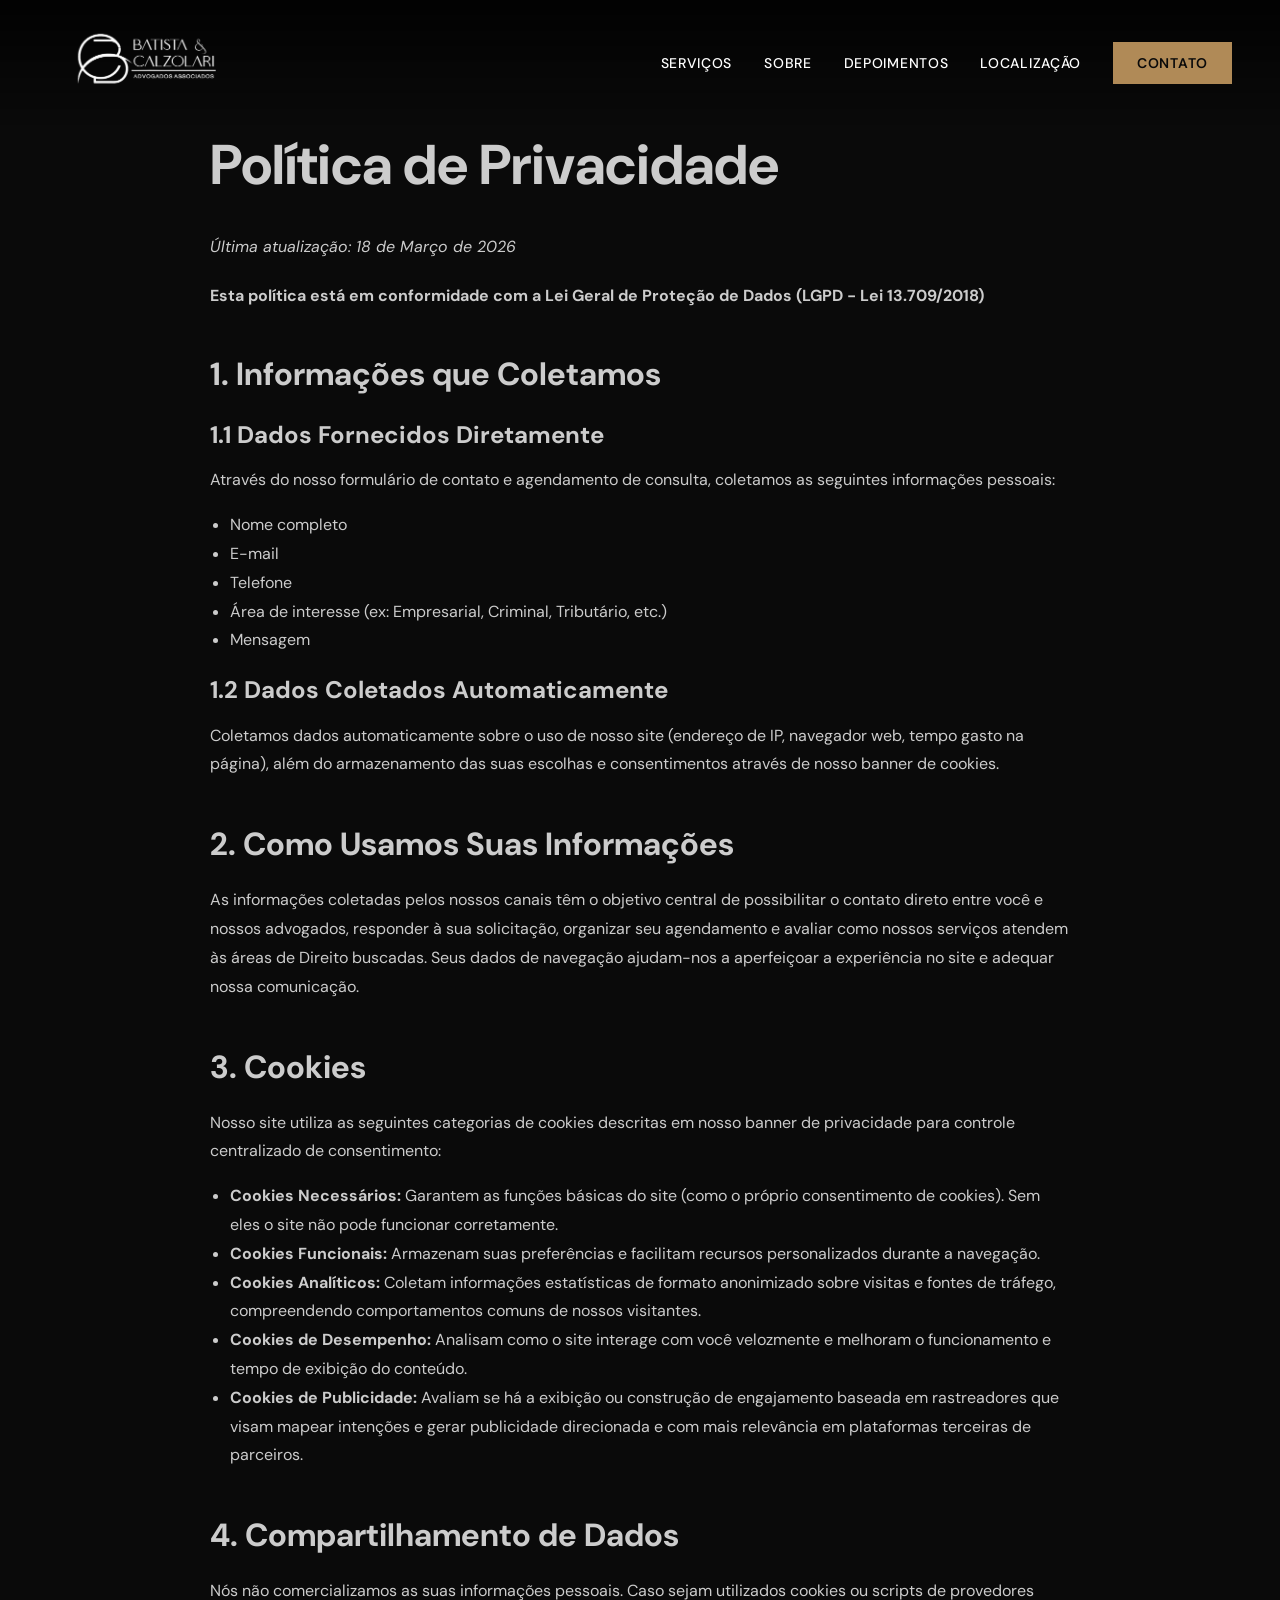
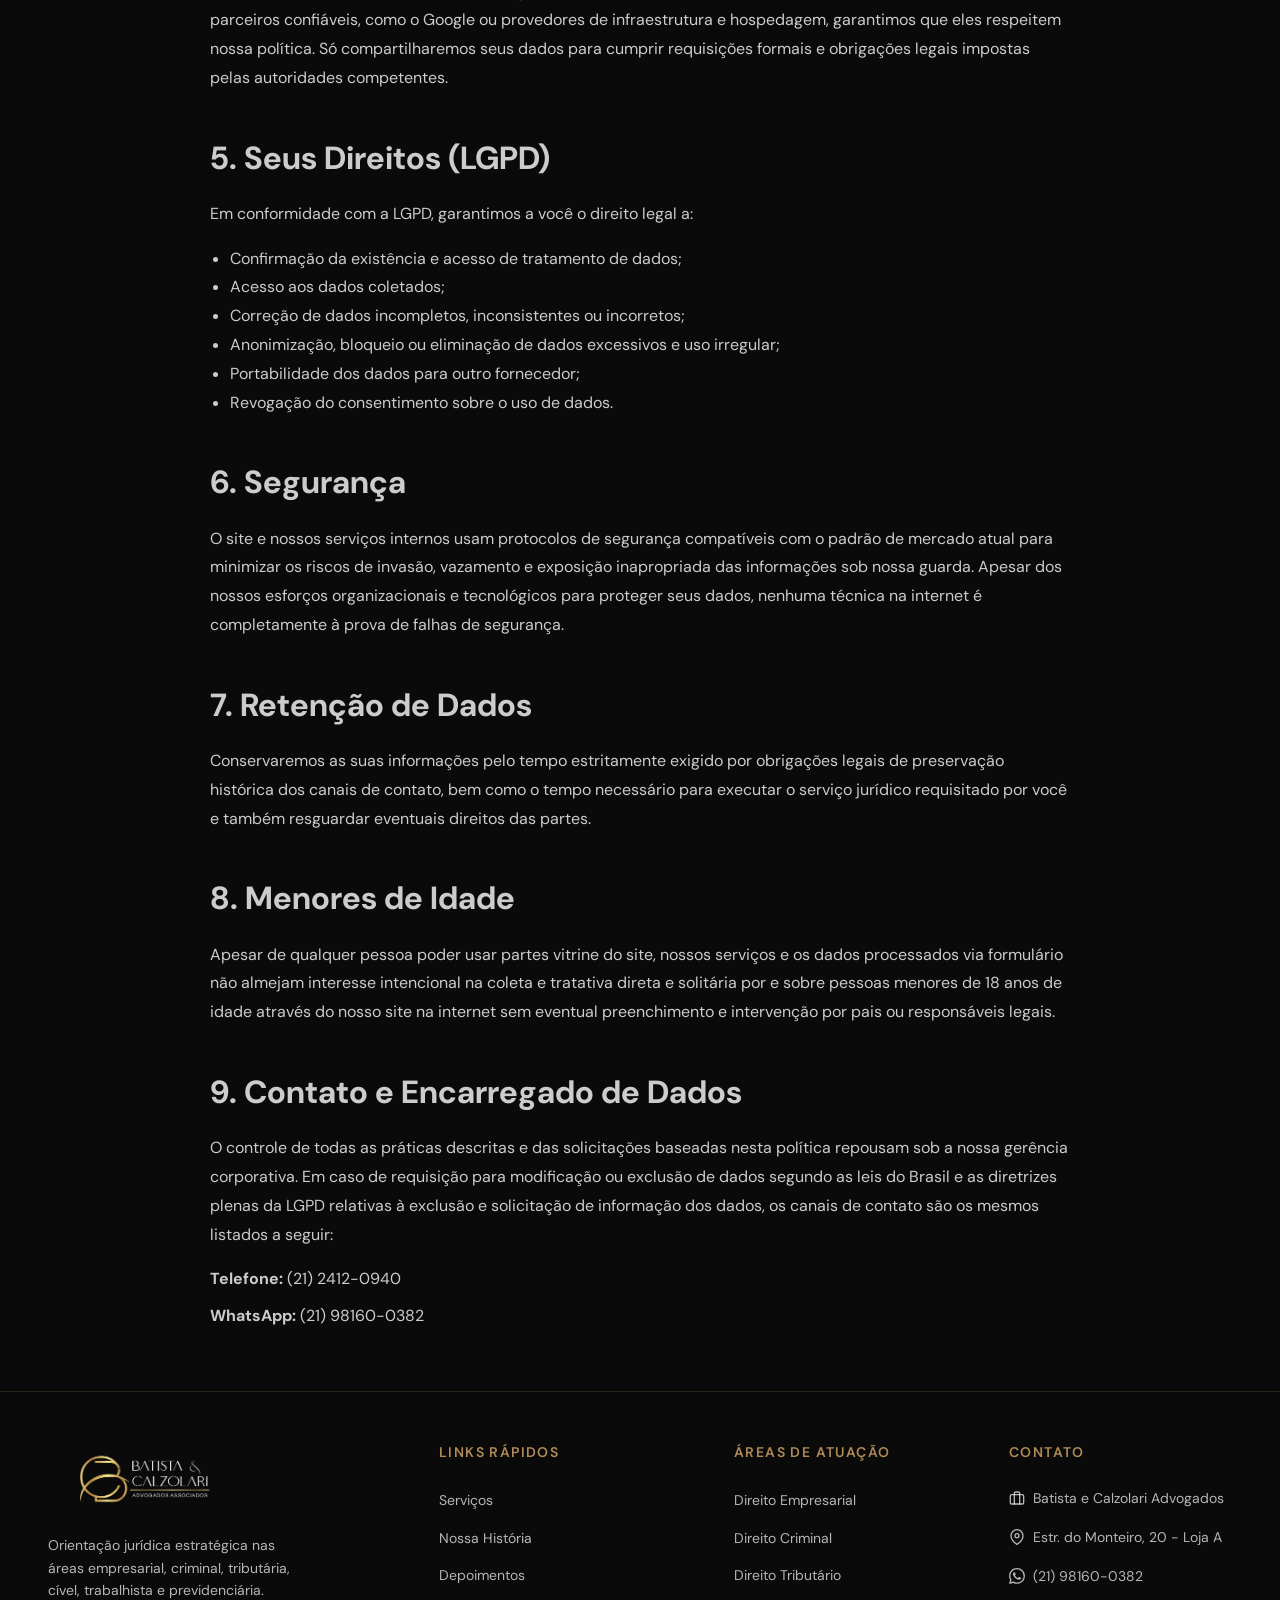
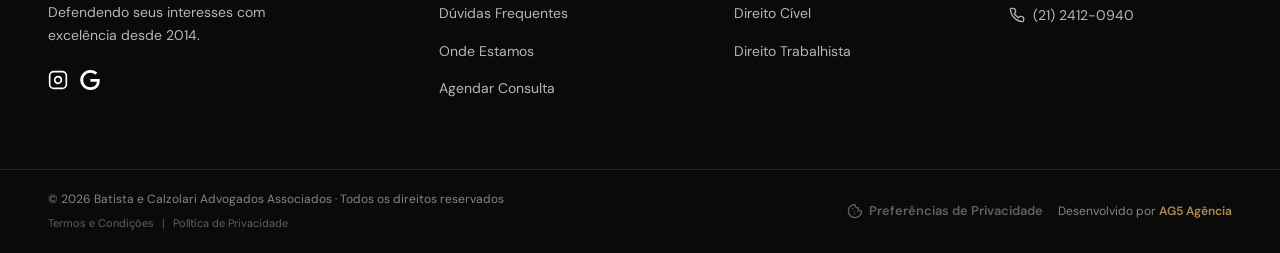
==== politica-de-privacidade.html @ b1e141f4 "feat: initial commit and landing page design" ====
<!DOCTYPE html>
<html lang="pt-BR">
<head>
    <meta charset="UTF-8">
    <meta name="viewport" content="width=device-width, initial-scale=1.0">
    <title>Política de Privacidade - Batista e Calzolari Advogados Associados</title>
    <meta name="description" content="Política de Privacidade de uso de dados do site Batista e Calzolari Advogados Associados.">
    <link rel="icon" type="image/x-icon" href="assets/images/favicon-batistaecalzolari-advocacia-direito+empresarial-direito+trabalhista-em-campo+grande-rio+de+janeiro-rj.ico">
    <link rel="preconnect" href="https://fonts.googleapis.com">
    <link rel="preconnect" href="https://fonts.gstatic.com" crossorigin>
    <link href="https://fonts.googleapis.com/css2?family=Cormorant+Garamond:ital,wght@0,400;0,500;0,600;0,700;1,400;1,500&family=DM+Sans:ital,wght@0,400;0,500;0,600;0,700;1,400&display=swap" rel="stylesheet">
    <link rel="stylesheet" href="style.css">
    <link rel="stylesheet" href="cookie-banner.css">
</head>
<body>
    <nav id="navbar" class="navbar" role="navigation" aria-label="Navegação principal">
        <div class="container navbar-container">
            <a href="index.html" class="navbar-logo" aria-label="Batista e Calzolari Advogados Associados - Página inicial">
                <img src="assets/images/logo-sem-fundo-batistaecalzolari-advocacia-direito+empresarial-direito+trabalhista-em-campo+grande-rio+de+janeiro-rj.webp" alt="Batista e Calzolari Advogados Associados" width="300" height="auto">
            </a>
            <button class="navbar-toggle" aria-label="Abrir menu" aria-expanded="false" aria-controls="navbar-menu">
                <span class="navbar-toggle-line"></span>
                <span class="navbar-toggle-line"></span>
                <span class="navbar-toggle-line"></span>
            </button>
            <ul id="navbar-menu" class="navbar-menu" role="menubar">
                <li role="none"><a href="index.html#servicos" class="navbar-link" role="menuitem">Serviços</a></li>
                <li role="none"><a href="index.html#sobre" class="navbar-link" role="menuitem">Sobre</a></li>
                <li role="none"><a href="index.html#depoimentos" class="navbar-link" role="menuitem">Depoimentos</a></li>
                <li role="none"><a href="index.html#localizacao" class="navbar-link" role="menuitem">Localização</a></li>
                <li role="none"><a href="index.html#contato" class="navbar-link navbar-link-cta" role="menuitem">Contato</a></li>
            </ul>
        </div>
    </nav>

    <main style="max-width: 900px; margin: 120px auto 60px; padding: 0 20px;">
        <h1 style="font-family: var(--font-heading); font-size: clamp(2.5rem, 5vw, 3.5rem); margin-bottom: 24px; color: var(--color-primary-dark);">Política de Privacidade</h1>
        <p style="margin-bottom: 24px;"><em>Última atualização: 18 de Março de 2026</em></p>
        <p style="margin-bottom: 40px;"><strong>Esta política está em conformidade com a Lei Geral de Proteção de Dados (LGPD - Lei 13.709/2018)</strong></p>
        
        <section style="margin-bottom: 40px;">
            <h2 style="font-family: var(--font-heading); font-size: 2rem; margin-bottom: 16px; color: var(--color-primary);">1. Informações que Coletamos</h2>
            <h3 style="font-size: 1.5rem; margin-bottom: 12px; color: var(--color-primary-dark);">1.1 Dados Fornecidos Diretamente</h3>
            <p style="margin-bottom: 16px; line-height: 1.8;">Através do nosso formulário de contato e agendamento de consulta, coletamos as seguintes informações pessoais:</p>
            <ul style="list-style: disc; padding-left: 20px; margin-bottom: 16px; line-height: 1.8;">
                <li>Nome completo</li>
                <li>E-mail</li>
                <li>Telefone</li>
                <li>Área de interesse (ex: Empresarial, Criminal, Tributário, etc.)</li>
                <li>Mensagem</li>
            </ul>
            <h3 style="font-size: 1.5rem; margin-bottom: 12px; color: var(--color-primary-dark);">1.2 Dados Coletados Automaticamente</h3>
            <p style="margin-bottom: 16px; line-height: 1.8;">Coletamos dados automaticamente sobre o uso de nosso site (endereço de IP, navegador web, tempo gasto na página), além do armazenamento das suas escolhas e consentimentos através de nosso banner de cookies.</p>
        </section>
        
        <section style="margin-bottom: 40px;">
            <h2 style="font-family: var(--font-heading); font-size: 2rem; margin-bottom: 16px; color: var(--color-primary);">2. Como Usamos Suas Informações</h2>
            <p style="margin-bottom: 16px; line-height: 1.8;">As informações coletadas pelos nossos canais têm o objetivo central de possibilitar o contato direto entre você e nossos advogados, responder à sua solicitação, organizar seu agendamento e avaliar como nossos serviços atendem às áreas de Direito buscadas. Seus dados de navegação ajudam-nos a aperfeiçoar a experiência no site e adequar nossa comunicação.</p>
        </section>
        
        <section style="margin-bottom: 40px;">
            <h2 style="font-family: var(--font-heading); font-size: 2rem; margin-bottom: 16px; color: var(--color-primary);">3. Cookies</h2>
            <p style="margin-bottom: 16px; line-height: 1.8;">Nosso site utiliza as seguintes categorias de cookies descritas em nosso banner de privacidade para controle centralizado de consentimento:</p>
            <ul style="list-style: disc; padding-left: 20px; margin-bottom: 16px; line-height: 1.8;">
                <li><strong>Cookies Necessários:</strong> Garantem as funções básicas do site (como o próprio consentimento de cookies). Sem eles o site não pode funcionar corretamente.</li>
                <li><strong>Cookies Funcionais:</strong> Armazenam suas preferências e facilitam recursos personalizados durante a navegação.</li>
                <li><strong>Cookies Analíticos:</strong> Coletam informações estatísticas de formato anonimizado sobre visitas e fontes de tráfego, compreendendo comportamentos comuns de nossos visitantes.</li>
                <li><strong>Cookies de Desempenho:</strong> Analisam como o site interage com você velozmente e melhoram o funcionamento e tempo de exibição do conteúdo.</li>
                <li><strong>Cookies de Publicidade:</strong> Avaliam se há a exibição ou construção de engajamento baseada em rastreadores que visam mapear intenções e gerar publicidade direcionada e com mais relevância em plataformas terceiras de parceiros.</li>
            </ul>
        </section>
        
        <section style="margin-bottom: 40px;">
            <h2 style="font-family: var(--font-heading); font-size: 2rem; margin-bottom: 16px; color: var(--color-primary);">4. Compartilhamento de Dados</h2>
            <p style="margin-bottom: 16px; line-height: 1.8;">Nós não comercializamos as suas informações pessoais. Caso sejam utilizados cookies ou scripts de provedores parceiros confiáveis, como o Google ou provedores de infraestrutura e hospedagem, garantimos que eles respeitem nossa política. Só compartilharemos seus dados para cumprir requisições formais e obrigações legais impostas pelas autoridades competentes.</p>
        </section>
        
        <section style="margin-bottom: 40px;">
            <h2 style="font-family: var(--font-heading); font-size: 2rem; margin-bottom: 16px; color: var(--color-primary);">5. Seus Direitos (LGPD)</h2>
            <p style="margin-bottom: 16px; line-height: 1.8;">Em conformidade com a LGPD, garantimos a você o direito legal a:</p>
            <ul style="list-style: disc; padding-left: 20px; margin-bottom: 16px; line-height: 1.8;">
                <li>Confirmação da existência e acesso de tratamento de dados;</li>
                <li>Acesso aos dados coletados;</li>
                <li>Correção de dados incompletos, inconsistentes ou incorretos;</li>
                <li>Anonimização, bloqueio ou eliminação de dados excessivos e uso irregular;</li>
                <li>Portabilidade dos dados para outro fornecedor;</li>
                <li>Revogação do consentimento sobre o uso de dados.</li>
            </ul>
        </section>
        
        <section style="margin-bottom: 40px;">
            <h2 style="font-family: var(--font-heading); font-size: 2rem; margin-bottom: 16px; color: var(--color-primary);">6. Segurança</h2>
            <p style="margin-bottom: 16px; line-height: 1.8;">O site e nossos serviços internos usam protocolos de segurança compatíveis com o padrão de mercado atual para minimizar os riscos de invasão, vazamento e exposição inapropriada das informações sob nossa guarda. Apesar dos nossos esforços organizacionais e tecnológicos para proteger seus dados, nenhuma técnica na internet é completamente à prova de falhas de segurança.</p>
        </section>
        
        <section style="margin-bottom: 40px;">
            <h2 style="font-family: var(--font-heading); font-size: 2rem; margin-bottom: 16px; color: var(--color-primary);">7. Retenção de Dados</h2>
            <p style="margin-bottom: 16px; line-height: 1.8;">Conservaremos as suas informações pelo tempo estritamente exigido por obrigações legais de preservação histórica dos canais de contato, bem como o tempo necessário para executar o serviço jurídico requisitado por você e também resguardar eventuais direitos das partes.</p>
        </section>
        
        <section style="margin-bottom: 40px;">
            <h2 style="font-family: var(--font-heading); font-size: 2rem; margin-bottom: 16px; color: var(--color-primary);">8. Menores de Idade</h2>
            <p style="margin-bottom: 16px; line-height: 1.8;">Apesar de qualquer pessoa poder usar partes vitrine do site, nossos serviços e os dados processados via formulário não almejam interesse intencional na coleta e tratativa direta e solitária por e sobre pessoas menores de 18 anos de idade através do nosso site na internet sem eventual preenchimento e intervenção por pais ou responsáveis legais.</p>
        </section>
        
        <section style="margin-bottom: 40px;">
            <h2 style="font-family: var(--font-heading); font-size: 2rem; margin-bottom: 16px; color: var(--color-primary);">9. Contato e Encarregado de Dados</h2>
            <p style="margin-bottom: 16px; line-height: 1.8;">O controle de todas as práticas descritas e das solicitações baseadas nesta política repousam sob a nossa gerência corporativa. Em caso de requisição para modificação ou exclusão de dados segundo as leis do Brasil e as diretrizes plenas da LGPD relativas à exclusão e solicitação de informação dos dados, os canais de contato são os mesmos listados a seguir:</p>
            <ul style="list-style: none; padding-left: 0; margin-bottom: 16px; line-height: 1.8;">
                <li style="margin-bottom: 8px;"><strong>Telefone:</strong> (21) 2412-0940</li>
                <li style="margin-bottom: 8px;"><strong>WhatsApp:</strong> (21) 98160-0382</li>
            </ul>
        </section>
    </main>

    <footer class="footer">
        <div class="footer-main">
            <div class="footer-container">
                <div class="footer-brand">
                    <a href="index.html" class="footer-logo">
                        <img src="assets/images/logo-sem-fundo-batistaecalzolari-advocacia-direito+empresarial-direito+trabalhista-em-campo+grande-rio+de+janeiro-rj.webp" alt="Batista e Calzolari Advogados Associados">
                    </a>
                    <p class="footer-description">
                        Orientação jurídica estratégica nas áreas empresarial, criminal, tributária, cível, trabalhista e previdenciária. Defendendo seus interesses com excelência desde 2014.
                    </p>
                    <div class="footer-social">
                        <a href="https://www.instagram.com/batecalassociados_advs/" target="_blank" rel="noopener noreferrer" aria-label="Instagram">
                            <svg width="20" height="20" viewBox="0 0 24 24" fill="none" stroke="currentColor" stroke-width="2">
                                <rect x="2" y="2" width="20" height="20" rx="5" ry="5" />
                                <path d="M16 11.37A4 4 0 1 1 12.63 8 4 4 0 0 1 16 11.37z" />
                                <line x1="17.5" y1="6.5" x2="17.51" y2="6.5" />
                            </svg>
                        </a>
                        <a href="https://share.google/AuccaTypCBP7e1IAB" target="_blank" rel="noopener noreferrer" aria-label="Google Business">
                            <svg width="20" height="20" viewBox="0 0 24 24" fill="currentColor">
                                <path d="M12.48 10.92v3.28h7.84c-.24 1.84-.853 3.187-1.787 4.133-1.147 1.147-2.933 2.4-6.053 2.4-4.827 0-8.6-3.893-8.6-8.72s3.773-8.72 8.6-8.72c2.6 0 4.507 1.027 5.907 2.347l2.307-2.307C18.747 1.44 16.133 0 12.48 0 5.867 0 .307 5.387.307 12s5.56 12 12.173 12c3.573 0 6.267-1.187 8.373-3.36 2.16-2.16 2.84-5.213 2.84-7.667 0-.76-.053-1.467-.173-2.053H12.48z"/>
                            </svg>
                        </a>
                    </div>
                </div>

                <div class="footer-links">
                    <h4>Links Rápidos</h4>
                    <ul>
                        <li><a href="index.html#servicos">Serviços</a></li>
                        <li><a href="index.html#sobre">Nossa História</a></li>
                        <li><a href="index.html#depoimentos">Depoimentos</a></li>
                        <li><a href="index.html#faq">Dúvidas Frequentes</a></li>
                        <li><a href="index.html#localizacao">Onde Estamos</a></li>
                        <li><a href="index.html#contato">Agendar Consulta</a></li>
                    </ul>
                </div>

                <div class="footer-links">
                    <h4>Áreas de Atuação</h4>
                    <ul>
                        <li><a href="index.html#servicos">Direito Empresarial</a></li>
                        <li><a href="index.html#servicos">Direito Criminal</a></li>
                        <li><a href="index.html#servicos">Direito Tributário</a></li>
                        <li><a href="index.html#servicos">Direito Cível</a></li>
                        <li><a href="index.html#servicos">Direito Trabalhista</a></li>
                    </ul>
                </div>

                <div class="footer-contact">
                    <h4>Contato</h4>
                    <ul>
                        <li>
                            <a href="https://www.google.com/search?q=Batista+e+Calzolari+Advogados+Associados" target="_blank" rel="noopener noreferrer">
                                <svg width="16" height="16" viewBox="0 0 24 24" fill="none" stroke="currentColor" stroke-width="2" stroke-linecap="round" stroke-linejoin="round">
                                    <rect x="2" y="7" width="20" height="14" rx="2" ry="2"></rect>
                                    <path d="M16 21V5a2 2 0 0 0-2-2h-4a2 2 0 0 0-2 2v16"></path>
                                </svg>
                                Batista e Calzolari Advogados
                            </a>
                        </li>
                        <li>
                            <a href="https://www.google.com/maps/dir//Batista+e+Calzolari+Advogados+Associados+-+Estr.+do+Monteiro,+20+-+Loja+a+-+Campo+Grande,+Rio+de+Janeiro+-+RJ,+23045-830/" target="_blank" rel="noopener noreferrer">
                                <svg width="16" height="16" viewBox="0 0 24 24" fill="none" stroke="currentColor" stroke-width="2">
                                    <path d="M21 10c0 7-9 13-9 13s-9-6-9-13a9 9 0 0 1 18 0z" />
                                    <circle cx="12" cy="10" r="3" />
                                </svg>
                                Estr. do Monteiro, 20 - Loja A
                            </a>
                        </li>
                        <li>
                            <a href="https://wa.me/5521981600382" target="_blank" rel="noopener noreferrer" style="gap: 8px; display: inline-flex; align-items: center;">
                                <svg xmlns="http://www.w3.org/2000/svg" width="16" height="16" viewBox="0 0 16 16" fill="currentColor">
                                    <path d="M13.601 2.326A7.85 7.85 0 0 0 7.994 0C3.627 0 .068 3.558.064 7.926c0 1.399.366 2.76 1.057 3.965L0 16l4.204-1.102a7.9 7.9 0 0 0 3.79.965h.004c4.368 0 7.926-3.558 7.93-7.93A7.9 7.9 0 0 0 13.6 2.326zM7.994 14.521a6.6 6.6 0 0 1-3.356-.92l-.24-.144-2.494.654.666-2.433-.156-.251a6.56 6.56 0 0 1-1.007-3.505c0-3.626 2.957-6.584 6.591-6.584a6.56 6.56 0 0 1 4.66 1.931 6.56 6.56 0 0 1 1.928 4.66c-.004 3.639-2.961 6.592-6.592 6.592m3.615-4.934c-.197-.099-1.17-.578-1.353-.646-.182-.065-.315-.099-.445.099-.133.197-.513.646-.627.775-.114.133-.232.148-.43.05-.197-.1-.836-.308-1.592-.985-.59-.525-.985-1.175-1.103-1.372-.114-.198-.011-.304.088-.403.087-.088.197-.232.296-.346.1-.114.133-.198.198-.33.065-.134.034-.248-.015-.347-.05-.099-.445-1.076-.612-1.47-.16-.389-.323-.335-.445-.34-.114-.007-.247-.007-.38-.007a.73.73 0 0 0-.529.247c-.182.198-.691.677-.691 1.654s.71 1.916.81 2.049c.098.133 1.394 2.132 3.383 2.992.47.205.84.326 1.129.418.475.152.904.129 1.246.08.38-.058 1.171-.48 1.338-.943.164-.464.164-.86.114-.943-.049-.084-.182-.133-.38-.232"/>
                                </svg>
                                (21) 98160-0382
                            </a>
                        </li>
                        <li>
                            <a href="tel:+552124120940" target="_blank" rel="noopener noreferrer" style="gap: 8px; display: inline-flex; align-items: center;">
                                <svg width="16" height="16" viewBox="0 0 24 24" fill="none" stroke="currentColor" stroke-width="2">
                                    <path d="M22 16.92v3a2 2 0 0 1-2.18 2 19.79 19.79 0 0 1-8.63-3.07 19.5 19.5 0 0 1-6-6 19.79 19.79 0 0 1-3.07-8.67A2 2 0 0 1 4.11 2h3a2 2 0 0 1 2 1.72 12.84 12.84 0 0 0 .7 2.81 2 2 0 0 1-.45 2.11L8.09 9.91a16 16 0 0 0 6 6l1.27-1.27a2 2 0 0 1 2.11-.45 12.84 12.84 0 0 0 2.81.7A2 2 0 0 1 22 16.92z"></path>
                                </svg>
                                (21) 2412-0940
                            </a>
                        </li>
                    </ul>
                </div>
            </div>
        </div>

        <div class="footer-bottom">
            <div class="footer-container">
                <div class="footer-credits-left">
                    <p style="margin: 0;">© 2026 Batista e Calzolari Advogados Associados · Todos os direitos reservados</p>
                    <div class="footer-legal-links" style="margin-top: 6px; font-size: 11px; opacity: 0.7;">
                        <a href="termos-e-condicoes.html" style="text-decoration: none; color: inherit;">Termos e Condições</a>
                        <span style="margin: 0 8px;">|</span>
                        <a href="politica-de-privacidade.html" style="text-decoration: none; color: inherit;">Política de Privacidade</a>
                    </div>
                </div>
                <p class="footer-credits-right" style="display: flex; gap: 15px; align-items: center; flex-wrap: wrap; justify-content: flex-end; margin: 0;">
                    <a href="#" id="ck-prefs-link" style="text-decoration:none; color:inherit; display:inline-flex; align-items:center; gap:6px; font-size:0.8rem; opacity:0.7;">
                        <svg width="16" height="16" viewBox="0 0 24 24" fill="none" stroke="currentColor" stroke-width="2" stroke-linecap="round" stroke-linejoin="round">
                            <path d="M12 2a10 10 0 1 0 10 10 4 4 0 0 1-5-5 4 4 0 0 1-5-5"></path>
                            <path d="M8.5 8.5v.01"></path>
                            <path d="M16 12.5v.01"></path>
                            <path d="M12 16v.01"></path>
                            <path d="M11 12.5v.01"></path>
                        </svg>
                        Preferências de Privacidade
                    </a>
                    <span>Desenvolvido por <a href="https://www.ag5agencia.com.br" target="_blank" style="text-decoration: none; color: var(--color-gold);">AG5 Agência</a></span>
                </p>
            </div>
        </div>
    </footer>

    <script src="script.js"></script>
    <script src="cookie-banner.js"></script>
</body>
</html>
---- style.css ----
/* ========================================
   BATISTA E CALZOLARI ADVOGADOS
   Editorial Jurídico Premium - Preto & Dourado
   ======================================== */

/* CSS Variables */
:root {
    /* Paleta de cores - Preto & Dourado */
    --color-black: #0A0A0A;
    --color-black-light: #141414;
    --color-black-lighter: #1A1A1A;
    --color-gold: #B08A57;
    --color-gold-light: #C9A961;
    --color-gold-dark: #8B6F46;
    --color-white: #FFFFFF;
    --color-cream: #F5F0E8;
    --color-gray: #888888;
    --color-gray-light: #CCCCCC;

    /* Tipografia */
    --font-serif: 'Cormorant Garamond', Georgia, serif;
    --font-sans: 'DM Sans', -apple-system, BlinkMacSystemFont, sans-serif;

    /* Tamanhos de fonte */
    --text-xs: 0.75rem;
    --text-sm: 0.875rem;
    --text-base: 1rem;
    --text-lg: 1.125rem;
    --text-xl: 1.25rem;
    --text-2xl: 1.5rem;
    --text-3xl: 1.875rem;
    --text-4xl: 2.25rem;
    --text-5xl: 3rem;
    --text-6xl: 3.75rem;
    --text-7xl: 4.5rem;
    --text-8xl: 6rem;
    --text-9xl: 8rem;

    /* Espaçamento */
    --space-1: 0.25rem;
    --space-2: 0.5rem;
    --space-3: 0.75rem;
    --space-4: 1rem;
    --space-5: 1.25rem;
    --space-6: 1.5rem;
    --space-8: 2rem;
    --space-10: 2.5rem;
    --space-12: 3rem;
    --space-16: 4rem;
    --space-20: 5rem;
    --space-24: 6rem;
    --space-32: 8rem;

    /* Container */
    --container-max: 1280px;
    --container-padding: 1.5rem;

    /* Transições */
    --transition-fast: 150ms ease;
    --transition-base: 300ms ease;
    --transition-slow: 500ms ease;
    --transition-reveal: 900ms cubic-bezier(.77, 0, .18, 1);

    /* Z-index */
    --z-navbar: 1000;
    --z-modal: 1100;
}

/* Reset e base */
*,
*::before,
*::after {
    box-sizing: border-box;
    margin: 0;
    padding: 0;
}

html {
    scroll-behavior: smooth;
    font-size: 16px;
}

body {
    font-family: var(--font-sans);
    font-size: var(--text-base);
    line-height: 1.6;
    color: var(--color-gray-light);
    background-color: var(--color-black);
    -webkit-font-smoothing: antialiased;
    -moz-osx-font-smoothing: grayscale;
}

img {
    max-width: 100%;
    height: auto;
    display: block;
}

a {
    color: inherit;
    text-decoration: none;
}

ul,
ol {
    list-style: none;
}

button {
    font-family: inherit;
    cursor: pointer;
    border: none;
    background: none;
}

/* Utilitários */
.container {
    width: 100%;
    max-width: var(--container-max);
    margin: 0 auto;
    padding: 0 var(--container-padding);
}

/* Tipografia */
.section-label {
    display: block;
    font-family: var(--font-sans);
    font-size: var(--text-xs);
    font-weight: 600;
    text-transform: uppercase;
    letter-spacing: 0.25em;
    color: var(--color-gold);
    margin-bottom: var(--space-4);
}

.section-title {
    font-family: var(--font-serif);
    font-size: var(--text-3xl);
    font-weight: 600;
    line-height: 1.15;
    color: var(--color-white);
    margin-bottom: var(--space-6);
}

.section-text {
    font-size: var(--text-lg);
    line-height: 1.8;
    color: var(--color-gray);
}

.divisor-line {
    width: 60px;
    height: 1px;
    background-color: var(--color-gold);
    margin-bottom: var(--space-6);
}

/* Botões */
.btn {
    display: inline-flex;
    align-items: center;
    justify-content: center;
    gap: var(--space-2);
    font-family: var(--font-sans);
    font-size: var(--text-sm);
    font-weight: 500;
    text-transform: uppercase;
    letter-spacing: 0.15em;
    padding: var(--space-4) var(--space-8);
    transition: all var(--transition-base);
    position: relative;
    overflow: hidden;
}

.btn-primary {
    background-color: var(--color-gold);
    color: var(--color-black);
    border: 1px solid var(--color-gold);
}

.btn-primary:hover {
    background-color: var(--color-gold-light);
    border-color: var(--color-gold-light);
    transform: translateY(-2px);
}

.btn-outline {
    background-color: transparent;
    color: var(--color-white);
    border: 1px solid var(--color-gold);
}

.btn-outline:hover {
    background-color: var(--color-gold);
    color: var(--color-black);
}

.btn-text {
    background-color: transparent;
    color: var(--color-white);
    padding-left: 0;
    padding-right: 0;
    border-bottom: 1px solid transparent;
}

.btn-text:hover {
    border-bottom-color: var(--color-gold);
    color: var(--color-gold);
}

.btn-sm {
    padding: var(--space-3) var(--space-5);
    font-size: var(--text-xs);
}

.btn-full {
    width: 100%;
}

/* Navbar */
.navbar {
    position: fixed;
    top: 0;
    left: 0;
    right: 0;
    z-index: var(--z-navbar);
    padding: var(--space-5) 0;
    transition: all var(--transition-base);
    background: linear-gradient(to bottom, rgba(0, 0, 0, 0.8) 0%, transparent 100%);
}

.navbar.scrolled {
    background-color: var(--color-black);
    box-shadow: 0 2px 20px rgba(0, 0, 0, 0.5);
    padding: var(--space-3) 0;
}

.navbar-container {
    display: flex;
    align-items: center;
    justify-content: space-between;
}

.navbar-logo img {
    height: 85px;
    width: auto;
    filter: brightness(0) invert(1);
    transition: height var(--transition-base), transform var(--transition-base);
    transform: scale(1.6);
    transform-origin: left center;
}

.navbar.scrolled .navbar-logo img {
    height: 70px;
    transform: scale(1.6);
}

.navbar-toggle {
    display: flex;
    flex-direction: column;
    gap: 5px;
    padding: var(--space-2);
    z-index: calc(var(--z-navbar) + 1);
}

.navbar-toggle-line {
    width: 24px;
    height: 2px;
    background-color: var(--color-white);
    transition: all var(--transition-base);
}

.navbar-toggle[aria-expanded="true"] .navbar-toggle-line:nth-child(1) {
    transform: rotate(45deg) translate(5px, 5px);
}

.navbar-toggle[aria-expanded="true"] .navbar-toggle-line:nth-child(2) {
    opacity: 0;
}

.navbar-toggle[aria-expanded="true"] .navbar-toggle-line:nth-child(3) {
    transform: rotate(-45deg) translate(5px, -5px);
}

/* Drawer overlay */
.drawer-overlay {
    display: none;
    position: fixed;
    inset: 0;
    background: rgba(0, 0, 0, 0.6);
    z-index: 998;
    opacity: 0;
    transition: opacity var(--transition-slow);
}

.drawer-overlay.active {
    display: block;
    opacity: 1;
}

/* Drawer menu */
.navbar-menu {
    position: fixed;
    top: 0;
    right: -320px;
    width: 300px;
    max-width: 85vw;
    height: 100vh;
    background-color: var(--color-black);
    border-left: 1px solid rgba(176, 138, 87, 0.2);
    display: flex;
    flex-direction: column;
    z-index: 999;
    transition: right var(--transition-slow);
    overflow-y: auto;
}

.navbar-menu.active {
    right: 0;
}

/* Drawer header with logo + close */
.drawer-header {
    display: flex;
    align-items: center;
    justify-content: space-between;
    padding: var(--space-6) var(--space-8);
    border-bottom: 1px solid rgba(176, 138, 87, 0.15);
}

.drawer-logo img {
    display: block;
    max-width: 140px;
    height: auto;
}

.drawer-close {
    background: none;
    border: none;
    color: rgba(255, 255, 255, 0.6);
    cursor: pointer;
    padding: var(--space-2);
    display: flex;
    align-items: center;
    justify-content: center;
    transition: color var(--transition-base);
    flex-shrink: 0;
}

.drawer-close:hover {
    color: var(--color-gold);
}

/* Drawer nav list */
.drawer-nav {
    list-style: none;
    padding: var(--space-8) 0;
    margin: 0;
    display: flex;
    flex-direction: column;
    flex: 1;
}

.drawer-nav li {
    border-bottom: 1px solid rgba(255, 255, 255, 0.06);
}

.drawer-nav .navbar-link {
    display: block;
    padding: var(--space-5) var(--space-8);
    font-family: var(--font-serif);
    font-size: var(--text-xl);
    font-weight: 400;
    opacity: 0.75;
    letter-spacing: 0.02em;
    transition: all var(--transition-base);
}

.drawer-nav .navbar-link:hover {
    opacity: 1;
    color: var(--color-gold);
    padding-left: calc(var(--space-8) + 6px);
}

.drawer-nav .navbar-link::after {
    display: none;
}

.drawer-nav .navbar-link-cta {
    margin: var(--space-6) var(--space-8) 0;
    padding: var(--space-4) var(--space-6);
    text-align: center;
    opacity: 1;
    font-family: var(--font-sans);
    font-size: var(--text-sm);
    text-transform: uppercase;
    letter-spacing: 0.1em;
}

.drawer-nav .navbar-link-cta:hover {
    padding-left: var(--space-6);
}

.navbar-link {
    font-family: var(--font-serif);
    font-size: var(--text-2xl);
    font-weight: 500;
    color: var(--color-white);
    position: relative;
}

.navbar-link::after {
    content: '';
    position: absolute;
    bottom: -4px;
    left: 50%;
    width: 0;
    height: 1px;
    background-color: var(--color-gold);
    transition: all var(--transition-base);
    transform: translateX(-50%);
}

.navbar-link:hover::after {
    width: 100%;
}

.navbar-link:hover {
    color: var(--color-gold);
}

.navbar-link-cta {
    background-color: var(--color-gold);
    color: var(--color-black);
    padding: var(--space-3) var(--space-6);
    font-family: var(--font-sans);
    font-size: var(--text-sm);
    text-transform: uppercase;
    letter-spacing: 0.1em;
    font-weight: 600;
}

.navbar-link-cta::after {
    display: none;
}

.navbar-link-cta:hover {
    background-color: var(--color-gold-light);
    color: var(--color-black);
}

/* Hero - Fullscreen com imagem de fundo */
.hero {
    min-height: 100vh;
    display: flex;
    align-items: center;
    justify-content: center;
    position: relative;
    overflow: hidden;
    background-color: var(--color-black);
}

.hero-bg {
    position: absolute;
    top: 0;
    left: 0;
    width: 100%;
    height: 100%;
    z-index: 0;
}

.hero-bg img {
    width: 100%;
    height: 100%;
    object-fit: cover;
    opacity: 0;
    transform: scale(1.1);
}

.hero-bg img.animate {
    animation: heroImageScale 1500ms ease-out forwards;
}

@keyframes heroImageScale {
    to {
        opacity: 1;
        transform: scale(1);
    }
}

.hero-overlay {
    position: absolute;
    top: 0;
    left: 0;
    width: 100%;
    height: 100%;
    background-color: rgba(0, 0, 0, 0.8);
    z-index: 1;
}

.hero-container {
    position: relative;
    z-index: 2;
    text-align: center;
    padding-top: 80px;
}

.hero-content {
    max-width: 900px;
    margin: 0 auto;
}

.hero-line {
    width: 0;
    height: 1px;
    background-color: var(--color-gold);
    margin: 0 auto var(--space-8);
}

.hero-line.animate {
    animation: lineExpandCenter 1000ms ease forwards;
}

@keyframes lineExpandCenter {
    to {
        width: 80px;
    }
}

.hero-label {
    display: block;
    font-family: var(--font-sans);
    font-size: var(--text-xs);
    font-weight: 600;
    text-transform: uppercase;
    letter-spacing: 0.3em;
    color: var(--color-gold);
    margin-bottom: var(--space-6);
    opacity: 0;
    transform: translateY(20px);
}

.hero-label.animate {
    animation: fadeUp 800ms ease forwards;
}

.hero-title {
    font-family: var(--font-serif);
    font-size: clamp(2.5rem, 8vw, 5.5rem);
    font-weight: 600;
    line-height: 1.05;
    color: var(--color-white);
    margin-bottom: var(--space-6);
}

.hero-title-line {
    display: block;
    opacity: 0;
    transform: translateY(40px);
}

.hero-title-line.animate {
    animation: fadeUp 900ms ease forwards;
}

.hero-title-line:nth-child(2).animate {
    animation-delay: 150ms;
}

.hero-title-line:nth-child(3).animate {
    animation-delay: 300ms;
}

@keyframes fadeUp {
    to {
        opacity: 1;
        transform: translateY(0);
    }
}

.hero-title-line-accent {
    background: linear-gradient(110deg, var(--color-gold-dark) 0%, var(--color-gold-light) 30%, #FFFAEA 50%, var(--color-gold-light) 70%, var(--color-gold-dark) 100%);
    -webkit-background-clip: text;
    background-clip: text;
    color: transparent;
    -webkit-text-fill-color: transparent;
    font-style: italic;
    text-shadow: 0 4px 15px rgba(201, 169, 97, 0.2);
}

.hero-subtitle {
    font-size: var(--text-lg);
    line-height: 1.8;
    color: var(--color-gray);
    margin: 0 auto var(--space-10);
    max-width: 600px;
    opacity: 0;
    transform: translateY(30px);
}

.hero-subtitle.animate {
    animation: fadeUp 800ms ease 400ms forwards;
    color: #e6d6d6;
}

.hero-cta {
    display: flex;
    flex-direction: column;
    gap: var(--space-4);
    align-items: center;
    opacity: 0;
    transform: translateY(30px);
}

.hero-cta.animate {
    animation: fadeUp 800ms ease 600ms forwards;
}

.hero-scroll {
    position: absolute;
    bottom: var(--space-8);
    left: 50%;
    transform: translateX(-50%);
    z-index: 2;
    display: flex;
    flex-direction: column;
    align-items: center;
    gap: var(--space-2);
    opacity: 0;
}

.hero-scroll.animate {
    animation: fadeIn 800ms ease 1000ms forwards;
}

@keyframes fadeIn {
    to {
        opacity: 1;
    }
}

.hero-scroll-text {
    font-size: var(--text-xs);
    text-transform: uppercase;
    letter-spacing: 0.2em;
    color: var(--color-gray);
}

.hero-scroll-line {
    width: 1px;
    height: 60px;
    background: linear-gradient(to bottom, var(--color-gold), transparent);
    animation: scrollBounce 2s ease-in-out infinite;
}

@keyframes scrollBounce {

    0%,
    100% {
        transform: scaleY(1);
        opacity: 1;
    }

    50% {
        transform: scaleY(0.5);
        opacity: 0.5;
    }
}

/* Dor e Solução */
.dor-solucao {
    padding: var(--space-24) 0;
    background-color: var(--color-black);
    position: relative;
}

.dor-solucao::before {
    content: '';
    position: absolute;
    top: 0;
    left: 0;
    right: 0;
    height: 1px;
    background: linear-gradient(to right, transparent, var(--color-gold), transparent);
    opacity: 0.3;
}

.dor-solucao-grid {
    display: grid;
    grid-template-columns: 1fr;
    gap: var(--space-12);
    margin-bottom: var(--space-16);
}

.dor-solucao-content {
    max-width: 600px;
}

.dor-solucao-image {
    position: relative;
}

.dor-solucao-image img {
    width: 100%;
    height: 350px;
    object-fit: cover;
    filter: grayscale(30%);
}

.dor-solucao-image::before {
    content: '';
    position: absolute;
    top: var(--space-4);
    left: var(--space-4);
    right: calc(var(--space-4) * -1);
    bottom: calc(var(--space-4) * -1);
    border: 1px solid var(--color-gold);
    z-index: -1;
    opacity: 0.5;
}

.solucao-box {
    background: linear-gradient(135deg, var(--color-black-light) 0%, var(--color-black-lighter) 100%);
    padding: var(--space-10) var(--space-6);
    position: relative;
    border: 1px solid rgba(176, 138, 87, 0.2);
}

.solucao-grid {
    display: grid;
    grid-template-columns: 1fr;
    gap: var(--space-8);
}

.solucao-image img {
    width: 100%;
    height: 100%;
    min-height: 250px;
    object-fit: cover;
    border: 1px solid rgba(176, 138, 87, 0.2);
}

.solucao-box::before {
    content: '';
    position: absolute;
    top: 0;
    left: 0;
    width: 100%;
    height: 3px;
    background: linear-gradient(to right, var(--color-gold), transparent);
}

.solucao-label {
    display: block;
    font-size: var(--text-xs);
    font-weight: 600;
    text-transform: uppercase;
    letter-spacing: 0.25em;
    color: var(--color-gold);
    margin-bottom: var(--space-4);
}

.solucao-title {
    font-family: var(--font-serif);
    font-size: var(--text-2xl);
    font-weight: 600;
    color: var(--color-white);
    margin-bottom: var(--space-4);
}

.solucao-text {
    color: var(--color-gray);
    line-height: 1.8;
}

/* Serviços - Novo Design Premium */
.servicos {
    padding: var(--space-24) 0;
    background-color: var(--color-black);
    position: relative;
    overflow: hidden;
}

.servicos::before {
    content: '';
    position: absolute;
    top: 0;
    left: 0;
    right: 0;
    height: 1px;
    background: linear-gradient(to right, transparent, var(--color-gold), transparent);
    opacity: 0.3;
}

/* Background pattern sutil */
.servicos::after {
    content: '';
    position: absolute;
    top: 0;
    left: 0;
    right: 0;
    bottom: 0;
    background-image:
        radial-gradient(circle at 20% 50%, rgba(176, 138, 87, 0.03) 0%, transparent 50%),
        radial-gradient(circle at 80% 80%, rgba(176, 138, 87, 0.02) 0%, transparent 40%);
    pointer-events: none;
}

.servicos-header {
    margin-bottom: var(--space-16);
    text-align: center;
    position: relative;
    z-index: 1;
}

.servicos-header .divisor-line {
    margin: 0 auto var(--space-6);
}

.servicos-intro {
    max-width: 700px;
    margin: 0 auto var(--space-12);
    text-align: center;
    color: var(--color-gray);
    font-size: var(--text-lg);
    line-height: 1.8;
}

/* Grid de Serviços */
.servicos-grid {
    display: grid;
    grid-template-columns: 1fr;
    gap: var(--space-6);
    position: relative;
    z-index: 1;
}

/* Card de Serviço */
.servico-card {
    position: relative;
    background: linear-gradient(145deg, var(--color-black-light) 0%, rgba(20, 20, 20, 0.8) 100%);
    border: 1px solid rgba(176, 138, 87, 0.15);
    padding: var(--space-8) var(--space-6);
    transition: all 0.4s cubic-bezier(0.4, 0, 0.2, 1);
    overflow: hidden;
    opacity: 0;
    transform: translateY(30px);
}

.servico-card::before {
    content: '';
    position: absolute;
    top: 0;
    left: 0;
    width: 100%;
    height: 2px;
    background: linear-gradient(to right, transparent, var(--color-gold), transparent);
    transform: scaleX(0);
    transition: transform 0.6s ease;
}

.servico-card::after {
    content: '';
    position: absolute;
    inset: 0;
    background: radial-gradient(600px circle at var(--mouse-x, 50%) var(--mouse-y, 50%), rgba(176, 138, 87, 0.06), transparent 40%);
    opacity: 0;
    transition: opacity 0.3s;
    pointer-events: none;
}

.servico-card:hover {
    border-color: rgba(176, 138, 87, 0.4);
    transform: translateY(-8px);
    box-shadow: 0 20px 40px rgba(0, 0, 0, 0.4), 0 0 30px rgba(176, 138, 87, 0.1);
}

.servico-card:hover::before {
    transform: scaleX(1);
}

.servico-card:hover::after {
    opacity: 1;
}

.servico-card.animate {
    animation: cardFadeUp 0.7s cubic-bezier(0.4, 0, 0.2, 1) forwards;
}

@keyframes cardFadeUp {
    to {
        opacity: 1;
        transform: translateY(0);
    }
}

/* Número do card */
.servico-card-numero {
    position: absolute;
    top: var(--space-4);
    right: var(--space-4);
    font-family: var(--font-serif);
    font-size: var(--text-5xl);
    font-weight: 300;
    color: var(--color-gold);
    opacity: 0.1;
    line-height: 1;
    transition: all 0.4s ease;
}

.servico-card:hover .servico-card-numero {
    opacity: 0.2;
    transform: scale(1.1);
}

/* Ícone do card */
.servico-card-icon {
    width: 56px;
    height: 56px;
    display: flex;
    align-items: center;
    justify-content: center;
    border: 1px solid rgba(176, 138, 87, 0.3);
    margin-bottom: var(--space-6);
    transition: all 0.4s ease;
    position: relative;
}

.servico-card-icon::before {
    content: '';
    position: absolute;
    inset: 0;
    background: var(--color-gold);
    transform: scale(0);
    transition: transform 0.4s ease;
}

.servico-card:hover .servico-card-icon {
    border-color: var(--color-gold);
}

.servico-card:hover .servico-card-icon::before {
    transform: scale(1);
}

.servico-card-icon svg {
    width: 24px;
    height: 24px;
    stroke: var(--color-gold);
    transition: all 0.4s ease;
    position: relative;
    z-index: 1;
}

.servico-card:hover .servico-card-icon svg {
    stroke: var(--color-black);
}

/* Título do card */
.servico-card-title {
    font-family: var(--font-serif);
    font-size: var(--text-2xl);
    font-weight: 600;
    color: var(--color-white);
    margin-bottom: var(--space-4);
    transition: color 0.3s ease;
}

.servico-card:hover .servico-card-title {
    color: var(--color-gold);
}

/* Descrição do card */
.servico-card-desc {
    font-size: var(--text-base);
    line-height: 1.7;
    color: var(--color-gray);
    margin-bottom: var(--space-6);
}

/* Lista de itens */
.servico-card-list {
    display: flex;
    flex-direction: column;
    gap: var(--space-2);
}

.servico-card-list li {
    display: flex;
    align-items: flex-start;
    gap: var(--space-3);
    font-size: var(--text-sm);
    color: var(--color-gray);
    line-height: 1.6;
}

.servico-card-list li::before {
    content: '';
    width: 6px;
    height: 6px;
    background: var(--color-gold);
    border-radius: 50%;
    margin-top: 0.5em;
    flex-shrink: 0;
    opacity: 0.7;
}

/* Link "Saiba mais" */
.servico-card-link {
    display: inline-flex;
    align-items: center;
    gap: var(--space-2);
    margin-top: var(--space-6);
    font-size: var(--text-sm);
    font-weight: 500;
    text-transform: uppercase;
    letter-spacing: 0.1em;
    color: var(--color-gold);
    text-decoration: none;
    transition: all 0.3s ease;
    cursor: pointer;
}

.servico-card-link svg {
    width: 16px;
    height: 16px;
    transition: transform 0.3s ease;
}

.servico-card:hover .servico-card-link svg {
    transform: translateX(4px);
}

/* Modal/Overlay para detalhes (opcional) */
.servico-overlay {
    position: fixed;
    inset: 0;
    background: rgba(10, 10, 10, 0.95);
    z-index: 2000;
    display: flex;
    align-items: center;
    justify-content: center;
    padding: var(--space-6);
    opacity: 0;
    visibility: hidden;
    transition: all 0.4s ease;
}

.servico-overlay.active {
    opacity: 1;
    visibility: visible;
}

.servico-modal {
    background: var(--color-black-light);
    border: 1px solid rgba(176, 138, 87, 0.3);
    max-width: 600px;
    width: 100%;
    max-height: 80vh;
    overflow-y: auto;
    padding: var(--space-8);
    position: relative;
    transform: translateY(30px);
    transition: transform 0.4s ease;
}

.servico-overlay.active .servico-modal {
    transform: translateY(0);
}

.servico-modal-close {
    position: absolute;
    top: var(--space-4);
    right: var(--space-4);
    width: 40px;
    height: 40px;
    display: flex;
    align-items: center;
    justify-content: center;
    border: 1px solid rgba(176, 138, 87, 0.3);
    color: var(--color-white);
    transition: all 0.3s ease;
}

.servico-modal-close:hover {
    background: var(--color-gold);
    border-color: var(--color-gold);
    color: var(--color-black);
}

/* Institucional */
.institucional {
    padding: var(--space-24) 0;
    background-color: var(--color-black);
    position: relative;
}

.institucional::before {
    content: '';
    position: absolute;
    top: 0;
    left: 0;
    right: 0;
    height: 1px;
    background: linear-gradient(to right, transparent, var(--color-gold), transparent);
    opacity: 0.3;
}

.institucional-grid {
    display: grid;
    grid-template-columns: 1fr;
    gap: var(--space-12);
}

.institucional-images {
    display: grid;
    grid-template-columns: 1fr 1fr;
    gap: var(--space-4);
    position: relative;
}

.institucional-img {
    width: 100%;
    object-fit: cover;
    filter: grayscale(40%);
}

.institucional-img-1 {
    height: 350px;
    margin-top: var(--space-8);
}

.institucional-img-2 {
    height: 280px;
}

.institucional-content {
    max-width: 600px;
}

.institucional-diferenciais {
    display: grid;
    grid-template-columns: repeat(3, 1fr);
    gap: var(--space-6);
    margin-top: var(--space-10);
    padding-top: var(--space-8);
    border-top: 1px solid rgba(176, 138, 87, 0.2);
}

.diferencial-item {
    text-align: center;
}

.diferencial-numero {
    display: block;
    font-family: var(--font-serif);
    font-size: var(--text-4xl);
    font-weight: 600;
    color: var(--color-gold);
    line-height: 1;
    margin-bottom: var(--space-2);
}

.diferencial-label {
    font-size: var(--text-xs);
    text-transform: uppercase;
    letter-spacing: 0.1em;
    color: var(--color-gray);
}

/* Sobre / Timeline */
.sobre {
    padding: var(--space-24) 0;
    background-color: var(--color-black-light);
    position: relative;
}

.sobre::before {
    content: '';
    position: absolute;
    top: 0;
    left: 0;
    right: 0;
    height: 1px;
    background: linear-gradient(to right, transparent, var(--color-gold), transparent);
    opacity: 0.2;
}

.sobre-header {
    margin-bottom: var(--space-16);
    text-align: center;
}

.sobre-header .divisor-line {
    margin: 0 auto var(--space-6);
}

.sobre-logo {
    display: block;
    margin: -10px auto -30px;
    /* Margens negativas para remover o excesso de espaço acima e abaixo */
    width: 380px;
    /* Imagem maior */
    max-width: 100%;
    height: 180px;
    /* Altura restrita para fatiar/esconder o espaço transparente vertical */
    object-fit: cover;
    /* Amplia e corta a área vazia excedente */
    object-position: center;
    filter: brightness(0) invert(1);
    opacity: 0.9;
}

.timeline {
    position: relative;
    overflow-x: auto;
    padding-bottom: var(--space-6);
}

.timeline-line {
    position: absolute;
    top: 20px;
    left: 0;
    width: 100%;
    height: 1px;
    background: linear-gradient(to right, var(--color-gold), transparent);
    opacity: 0.3;
}

.timeline-items {
    display: flex;
    flex-direction: column;
    gap: var(--space-12);
    position: relative;
    padding-top: 14px;
}

.timeline-item {
    position: relative;
    padding-left: var(--space-8);
    opacity: 0;
    transform: translateX(-60px);
}

.timeline-item.animate {
    animation: slideIn 700ms ease-out forwards;
}

@keyframes slideIn {
    to {
        opacity: 1;
        transform: translateX(0);
    }
}

.timeline-marker {
    position: absolute;
    left: 0;
    top: 12px;
    width: 14px;
    height: 14px;
    border-radius: 50%;
    background-color: var(--color-gold);
    border: 3px solid var(--color-black-light);
    box-shadow: 0 0 0 1px var(--color-gold);
}

.timeline-year {
    display: block;
    font-family: var(--font-sans);
    font-size: var(--text-xs);
    font-weight: 600;
    text-transform: uppercase;
    letter-spacing: 0.15em;
    color: var(--color-gold);
    margin-bottom: var(--space-2);
}

.timeline-title {
    font-family: var(--font-serif);
    font-size: var(--text-xl);
    font-weight: 600;
    color: var(--color-white);
    margin-bottom: var(--space-3);
}

.timeline-text {
    font-size: var(--text-base);
    line-height: 1.8;
    color: var(--color-gray);
}

/* Depoimentos */
.depoimentos {
    padding: var(--space-24) 0;
    background: linear-gradient(135deg, var(--color-black) 0%, var(--color-black-light) 100%);
    position: relative;
}

.depoimentos::before {
    content: '';
    position: absolute;
    top: 0;
    left: 0;
    right: 0;
    height: 1px;
    background: linear-gradient(to right, transparent, var(--color-gold), transparent);
    opacity: 0.3;
}

.depoimentos-container {
    display: flex;
    flex-direction: column;
    gap: var(--space-12);
}

.depoimento-content {
    text-align: center;
    opacity: 0;
    transform: scale(0.95);
}

.depoimento-content.animate {
    animation: scaleIn 700ms ease-out forwards;
}

@keyframes scaleIn {
    to {
        opacity: 1;
        transform: scale(1);
    }
}

.depoimento-stars {
    display: flex;
    justify-content: center;
    gap: var(--space-2);
    margin-bottom: var(--space-6);
}

.star {
    font-size: var(--text-2xl);
    color: var(--color-gold);
}

.depoimento-quote {
    font-family: var(--font-serif);
    font-size: clamp(1.5rem, 5vw, 2.5rem);
    font-weight: 500;
    font-style: italic;
    line-height: 1.4;
    color: var(--color-white);
    margin-bottom: var(--space-6);
}

.depoimento-quote p::before {
    content: '"';
    color: var(--color-gold);
}

.depoimento-quote p::after {
    content: '"';
    color: var(--color-gold);
}

.depoimento-author {
    display: flex;
    flex-direction: column;
    gap: var(--space-1);
    font-style: normal;
}

.depoimento-name {
    font-family: var(--font-serif);
    font-size: var(--text-lg);
    font-weight: 600;
    color: var(--color-white);
}

.depoimento-meta {
    font-size: var(--text-sm);
    color: var(--color-gray);
}

.depoimento-divisor {
    width: 1px;
    height: 80px;
    background: linear-gradient(to bottom, var(--color-gold), transparent);
    margin: 0 auto;
}

/* FAQ */
.faq {
    padding: var(--space-24) 0;
    background-color: var(--color-black);
    position: relative;
}

.faq::before {
    content: '';
    position: absolute;
    top: 0;
    left: 0;
    right: 0;
    height: 1px;
    background: linear-gradient(to right, transparent, var(--color-gold), transparent);
    opacity: 0.3;
}

.faq-header {
    margin-bottom: var(--space-12);
    text-align: center;
}

.faq-header .divisor-line {
    margin: 0 auto var(--space-6);
}

.faq-list {
    display: flex;
    flex-direction: column;
    gap: var(--space-3);
    max-width: 800px;
    margin: 0 auto;
}

.faq-item {
    background-color: var(--color-black-light);
    border: 1px solid rgba(176, 138, 87, 0.1);
    transition: border-color var(--transition-base);
}

.faq-item:hover {
    border-color: rgba(176, 138, 87, 0.3);
}

.faq-question {
    display: flex;
    justify-content: space-between;
    align-items: center;
    width: 100%;
    padding: var(--space-5) var(--space-6);
    font-family: var(--font-serif);
    font-size: var(--text-lg);
    font-weight: 500;
    color: var(--color-white);
    text-align: left;
    cursor: pointer;
    transition: color var(--transition-base);
}

.faq-question:hover {
    color: var(--color-gold);
}

.faq-icon {
    position: relative;
    width: 16px;
    height: 16px;
    flex-shrink: 0;
}

.faq-icon::before,
.faq-icon::after {
    content: '';
    position: absolute;
    background-color: var(--color-gold);
    transition: transform var(--transition-base);
}

.faq-icon::before {
    top: 50%;
    left: 0;
    width: 100%;
    height: 2px;
    transform: translateY(-50%);
}

.faq-icon::after {
    top: 0;
    left: 50%;
    width: 2px;
    height: 100%;
    transform: translateX(-50%);
}

.faq-item[open] .faq-icon::after {
    transform: translateX(-50%) rotate(90deg);
}

.faq-answer {
    padding: 0 var(--space-6) var(--space-6);
}

.faq-answer p {
    font-size: var(--text-base);
    line-height: 1.8;
    color: var(--color-gray);
}

/* Localização */
.localizacao {
    padding: var(--space-24) 0;
    background-color: var(--color-black-light);
    position: relative;
}

.localizacao::before {
    content: '';
    position: absolute;
    top: 0;
    left: 0;
    right: 0;
    height: 1px;
    background: linear-gradient(to right, transparent, var(--color-gold), transparent);
    opacity: 0.2;
}

.localizacao-header {
    margin-bottom: var(--space-12);
    text-align: center;
}

.localizacao-header .divisor-line {
    margin: 0 auto var(--space-6);
}

.localizacao-grid {
    display: grid;
    grid-template-columns: 1fr;
    gap: var(--space-4);
    margin-bottom: var(--space-12);
}

.endereco-card {
    padding: var(--space-6);
    background-color: var(--color-black);
    border: 1px solid rgba(176, 138, 87, 0.1);
    transition: all var(--transition-base);
}

.endereco-card:hover {
    border-color: var(--color-gold);
    transform: translateY(-4px);
}

.endereco-principal {
    background: linear-gradient(135deg, var(--color-gold) 0%, var(--color-gold-dark) 100%);
    color: var(--color-black);
    border-color: var(--color-gold);
}

.endereco-principal:hover {
    transform: translateY(-4px);
    box-shadow: 0 10px 30px rgba(176, 138, 87, 0.2);
}

.endereco-principal .endereco-title {
    color: var(--color-black);
}

.endereco-principal .endereco-text {
    color: var(--color-black);
    opacity: 0.8;
}

.endereco-principal .endereco-label {
    color: var(--color-black);
    opacity: 0.7;
}

.endereco-label {
    display: block;
    font-size: var(--text-xs);
    font-weight: 600;
    text-transform: uppercase;
    letter-spacing: 0.15em;
    color: var(--color-gold);
    margin-bottom: var(--space-2);
}

.endereco-title {
    font-family: var(--font-serif);
    font-size: var(--text-xl);
    font-weight: 600;
    color: var(--color-white);
    margin-bottom: var(--space-4);
}

.endereco-text {
    font-size: var(--text-sm);
    line-height: 1.8;
    font-style: normal;
    color: var(--color-gray);
    margin-bottom: var(--space-4);
}

.endereco-principal .btn-outline {
    color: var(--color-black);
    border-color: var(--color-black);
}

.endereco-principal .btn-outline:hover {
    background-color: var(--color-black);
    color: var(--color-gold);
}

.mapa-container {
    width: 100%;
    height: 350px;
    border: 1px solid rgba(176, 138, 87, 0.1);
}

.mapa-container iframe {
    width: 100%;
    height: 100%;
}

/* Contato */
.contato {
    padding: var(--space-24) 0;
    background-color: #0A0A0A;
    background-image: linear-gradient(to bottom, #0A0A0A 0%, rgba(10, 10, 10, 0.6) 195%, rgba(10, 10, 10, 0.1) 100%), url("assets/images/formulario-batistaecalzolari-advocacia-direito+empresarial-direito+trabalhista-em-campo+grande-rio+de+janeiro-rj.webp");
    background-size: 100% 100%, cover;
    background-position: center bottom, center;
    background-repeat: no-repeat;
    position: relative;
}

.contato::before {
    content: '';
    position: absolute;
    top: 0;
    left: 0;
    right: 0;
    height: 1px;
    background: linear-gradient(to right, transparent, var(--color-gold), transparent);
    opacity: 0.3;
}

.contato .section-label {
    color: var(--color-gold);
}

.contato .section-title {
    color: var(--color-white);
}

.contato .divisor-line {
    background-color: var(--color-gold);
}

.contato .section-text {
    color: var(--color-gray);
}

.contato-grid {
    display: grid;
    grid-template-columns: 1fr;
    gap: var(--space-12);
}

.contato-info {
    max-width: 500px;
}

.contato-dados {
    display: flex;
    flex-direction: column;
    gap: var(--space-6);
    margin: var(--space-10) 0;
    padding: var(--space-8) 0;
    border-top: 1px solid rgba(176, 138, 87, 0.2);
    border-bottom: 1px solid rgba(176, 138, 87, 0.2);
}

.contato-item {
    display: flex;
    flex-direction: column;
    gap: var(--space-1);
}

.contato-label {
    font-size: var(--text-xs);
    font-weight: 600;
    text-transform: uppercase;
    letter-spacing: 0.1em;
    color: var(--color-gold);
}

.contato-link {
    font-size: var(--text-lg);
    color: var(--color-white);
    transition: color var(--transition-base);
}

.contato-link:hover {
    color: var(--color-gold);
}

.contato-text {
    font-size: var(--text-lg);
    color: var(--color-gray);
}

.contato-social {
    display: flex;
    gap: var(--space-4);
}

.social-link {
    display: flex;
    align-items: center;
    justify-content: center;
    width: 48px;
    height: 48px;
    border: 1px solid rgba(176, 138, 87, 0.3);
    color: var(--color-white);
    transition: all var(--transition-base);
}

.social-link:hover {
    border-color: var(--color-gold);
    background-color: var(--color-gold);
    color: var(--color-black);
    transform: translateY(-3px);
}

/* Formulário */
.contato-form-wrapper {
    background-color: var(--color-black-light);
    padding: var(--space-8);
    border: 1px solid rgba(176, 138, 87, 0.1);
}

.contato-form {
    display: grid;
    grid-template-columns: 1fr;
    gap: var(--space-6);
}

.form-group {
    display: flex;
    flex-direction: column;
    gap: var(--space-2);
}

.form-label {
    font-size: var(--text-sm);
    font-weight: 500;
    color: var(--color-white);
}

.form-input,
.form-select,
.form-textarea {
    width: 100%;
    padding: var(--space-3) var(--space-4);
    font-family: var(--font-sans);
    font-size: var(--text-base);
    color: var(--color-white);
    background-color: var(--color-black);
    border: 1px solid rgba(176, 138, 87, 0.2);
    transition: all var(--transition-base);
}

.form-input:focus,
.form-select:focus,
.form-textarea:focus {
    outline: none;
    border-color: var(--color-gold);
    box-shadow: 0 0 0 3px rgba(176, 138, 87, 0.1);
}

.form-input::placeholder,
.form-textarea::placeholder {
    color: var(--color-gray);
    opacity: 0.5;
}

.form-textarea {
    resize: vertical;
    min-height: 120px;
}

.form-select {
    cursor: pointer;
    appearance: none;
    background-image: url("data:image/svg+xml,%3Csvg xmlns='http://www.w3.org/2000/svg' width='12' height='12' viewBox='0 0 12 12'%3E%3Cpath fill='%23B08A57' d='M6 8L1 3h10z'/%3E%3C/svg%3E");
    background-repeat: no-repeat;
    background-position: right var(--space-4) center;
}

.form-error {
    font-size: var(--text-sm);
    color: #ef4444;
    min-height: 1.25rem;
}

.form-success {
    padding: var(--space-4);
    background-color: rgba(176, 138, 87, 0.1);
    border-left: 3px solid var(--color-gold);
    font-size: var(--text-base);
    color: var(--color-white);
}

.form-success:empty {
    display: none;
}

.btn-loader {
    display: none;
    width: 18px;
    height: 18px;
    border: 2px solid transparent;
    border-top-color: currentColor;
    border-radius: 50%;
    animation: spin 1s linear infinite;
}

.btn.loading .btn-text {
    display: none;
}

.btn.loading .btn-loader {
    display: block;
}

@keyframes spin {
    to {
        transform: rotate(360deg);
    }
}

/* ========================================
   RODAPÉ (Padrão Nohana)
   ======================================== */
.footer {
    background: var(--color-black);
    color: var(--color-white);
    border-top: 1px solid rgba(176, 138, 87, 0.2);
}

.footer-main {
    padding-top: 49px;
    padding-bottom: 16px;
}

.footer-container {
    width: 100%;
    max-width: var(--container-max);
    margin: 0 auto;
    padding: 0 var(--container-padding);
    display: grid;
    grid-template-columns: repeat(4, 1fr);
    gap: var(--space-10);
    align-items: start;
    padding-bottom: 26px;
}

.footer-logo {
    display: flex;
    align-items: center;
    margin-bottom: var(--space-4);
    text-decoration: none;
    max-width: 220px;
}

.footer-logo img {
    width: 100%;
    height: auto;
    object-fit: contain;
}

.footer-description {
    color: rgba(255, 255, 255, 0.7);
    font-size: var(--text-sm);
    margin-bottom: var(--space-6);
    max-width: 400px;
    line-height: 1.6;
}

.footer-social {
    display: flex;
    gap: var(--space-3);
}

.footer-social a {
    display: inline-flex;
    align-items: center;
    justify-content: center;
    color: var(--color-white);
    transition: all var(--transition-base);
    font-size: 20px;
}

.footer-social a:hover {
    color: var(--color-gold);
    transform: translateY(-2px);
}

.footer-links h4,
.footer-contact h4 {
    font-family: var(--font-sans);
    font-size: var(--text-sm);
    font-weight: 600;
    text-transform: uppercase;
    letter-spacing: 0.1em;
    color: var(--color-gold);
    margin-bottom: var(--space-6);
}

.footer-links ul,
.footer-contact ul {
    list-style: none;
    padding: 0;
    margin: 0;
}

.footer-links li,
.footer-contact li {
    margin-bottom: var(--space-3);
}

.footer-links a,
.footer-contact a {
    color: rgba(255, 255, 255, 0.7);
    font-size: var(--text-sm);
    transition: all var(--transition-base);
    display: inline-flex;
    align-items: center;
    gap: var(--space-2);
    text-decoration: none;
}

.footer-links a:hover,
.footer-contact a:hover {
    color: var(--color-gold);
}

.footer-bottom {
    padding-top: 20px;
    padding-bottom: 20px;
    border-top: 1px solid rgba(255, 255, 255, 0.1);
}

.footer-bottom .footer-container {
    display: flex;
    justify-content: space-between;
    align-items: center;
    padding-bottom: 0;
}

.footer-credits-left,
.footer-credits-right {
    font-size: var(--text-xs);
    color: rgba(255, 255, 255, 0.5);
}

.footer-legal-links {
    display: flex;
    flex-wrap: wrap;
    align-items: center;
    gap: 0;
    margin: 0;
    font-size: var(--text-xs);
    color: rgba(255, 255, 255, 0.5);
}

.footer-legal-links a {
    color: rgba(255, 255, 255, 0.5);
    text-decoration: none;
    transition: color var(--transition-base);
}

.footer-legal-links a:hover {
    color: var(--color-gold);
}

.footer-sep {
    margin: 0 8px;
    opacity: 0.4;
}

.footer-credits-right {
    margin: 0;
    white-space: nowrap;
}

.footer-credits-right a {
    color: var(--color-gold);
    font-weight: 600;
    text-decoration: none;
}

.footer-credits-right a:hover {
    color: var(--color-gold-light);
}

footer>div:nth-of-type(1)>div>div:nth-of-type(1)>a>img {
    margin-bottom: -28px;
    margin-left: 4px;
    padding-top: 0px;
    padding-right: 40px;
    margin-top: -22px;
}

footer>div:nth-of-type(1)>div>div:nth-of-type(2) {
    padding-left: 20px;
    margin-bottom: 14px;
    margin-left: 65px;
}

footer>div:nth-of-type(1)>div>div:nth-of-type(3) {
    padding-left: 15px;
    margin-left: 59px;
}

div.footer-contact {
    padding-left: 23px;
    margin-left: 20px;
}

@media (max-width: 992px) {
    .footer-container {
        grid-template-columns: 1fr 1fr;
    }

    .footer-bottom .footer-container {
        flex-direction: column;
        gap: var(--space-4);
        text-align: center;
        justify-content: center;
    }
}

@media (max-width: 767px) {
    .footer {
        padding-left: 25px !important;
        padding-right: 25px !important;
    }

    .footer-container {
        grid-template-columns: 1fr !important;
        padding-left: 0 !important;
        padding-right: 0 !important;
        gap: var(--space-8) !important;
        text-align: left !important;
    }

    .footer-main {
        padding-top: 40px !important;
    }

    .footer-brand, 
    .footer-links, 
    .footer-contact {
        padding-left: 0 !important;
        margin-left: 0 !important;
        text-align: left !important;
    }

    /* Reset de seletores específicos frágeis para mobile */
    footer > div:nth-of-type(1) > div > div:nth-of-type(1) > a > img,
    footer > div:nth-of-type(1) > div > div:nth-of-type(2),
    footer > div:nth-of-type(1) > div > div:nth-of-type(3),
    div.footer-contact {
        margin-left: 0 !important;
        padding-left: 0 !important;
        margin-top: 0 !important;
        padding-top: 0 !important;
        padding-right: 0 !important;
        margin-bottom: var(--space-4) !important;
    }

    .footer-logo {
        margin-left: 0 !important;
        justify-content: flex-start !important;
    }

    .footer-logo img {
        margin-left: 0 !important;
        padding-right: 0 !important;
        margin-bottom: 0 !important;
        margin-top: 0 !important;
        max-width: 180px !important;
    }

    .footer-social {
        justify-content: flex-start !important;
    }

    .footer-bottom .footer-container {
        flex-direction: column !important;
        align-items: flex-start !important;
        text-align: left !important;
        gap: var(--space-4) !important;
    }

    .footer-legal-links {
        justify-content: flex-start !important;
        text-align: left !important;
    }

    .footer-credits-right {
        text-align: left !important;
        margin-left: 0 !important;
    }
}

/* Animações de entrada */
[data-animate] {
    opacity: 0;
    transform: translateY(30px);
    transition: opacity 600ms ease-out, transform 600ms ease-out;
}

[data-animate].animate {
    opacity: 1;
    transform: translateY(0);
}

/* Reduced motion */
@media (prefers-reduced-motion: reduce) {

    *,
    *::before,
    *::after {
        animation-duration: 0.01ms !important;
        animation-iteration-count: 1 !important;
        transition-duration: 0.01ms !important;
        scroll-behavior: auto !important;
    }

    .hero-title-line,
    .hero-image,
    .hero-label,
    .hero-subtitle,
    .hero-cta,
    .hero-scroll,
    .servico-item,
    .timeline-item,
    .depoimento-content {
        opacity: 1;
        transform: none;
    }
}

/* Responsivo - Tablet */
@media (min-width: 768px) {
    :root {
        --container-padding: 2rem;
    }

    .section-title {
        font-size: var(--text-4xl);
    }

    .navbar-toggle {
        display: none;
    }

    .navbar-menu {
        position: static;
        flex-direction: row;
        height: auto;
        width: auto;
        background-color: transparent;
        border-left: none;
        overflow: visible;
        gap: var(--space-8);
    }

    .drawer-header,
    .drawer-close,
    .drawer-overlay {
        display: none !important;
    }

    .drawer-nav {
        list-style: none;
        padding: 0;
        margin: 0;
        display: flex;
        flex-direction: row;
        align-items: center;
        gap: var(--space-8);
        flex: none;
        border-bottom: none;
    }

    .drawer-nav li {
        border-bottom: none;
    }

    .drawer-nav .navbar-link {
        display: inline;
        padding: 0;
        font-family: var(--font-sans);
        font-size: var(--text-sm);
        text-transform: uppercase;
        letter-spacing: 0.05em;
        opacity: 1;
    }

    .drawer-nav .navbar-link:hover {
        padding-left: 0;
    }

    .drawer-nav .navbar-link::after {
        display: block;
    }

    .drawer-nav .navbar-link-cta {
        margin: 0;
        padding: var(--space-3) var(--space-6);
        text-align: initial;
    }

    .drawer-nav .navbar-link-cta:hover {
        padding-left: var(--space-6);
    }

    .navbar-link {
        font-family: var(--font-sans);
        font-size: var(--text-sm);
        text-transform: uppercase;
        letter-spacing: 0.05em;
    }

    .hero-title {
        font-size: clamp(3rem, 7vw, 6rem);
    }

    .hero-cta {
        flex-direction: row;
        justify-content: center;
        gap: var(--space-6);
    }

    .dor-solucao-grid {
        grid-template-columns: 1fr 1fr;
        align-items: center;
    }

    .solucao-box {
        padding: var(--space-12);
    }

    .solucao-grid {
        grid-template-columns: 1fr 1.3fr;
        align-items: center;
        gap: var(--space-10);
    }

    /* Serviços - Grid 2 colunas em tablet */
    .servicos-grid {
        grid-template-columns: repeat(2, 1fr);
        gap: var(--space-6);
    }

    .servico-card {
        padding: var(--space-8);
    }

    .institucional-grid {
        grid-template-columns: 1fr 1fr;
        align-items: center;
    }

    .institucional-img-1 {
        height: 450px;
    }

    .institucional-img-2 {
        height: 380px;
    }

    .timeline-items {
        flex-direction: row;
        gap: var(--space-8);
    }

    .timeline-item {
        flex: 1;
        padding-left: 0;
        padding-top: var(--space-8);
        min-width: 250px;
    }

    .timeline-marker {
        top: 0;
        left: 0;
    }

    .depoimentos-container {
        flex-direction: row;
        align-items: center;
    }

    .depoimento-content {
        flex: 1;
    }

    .depoimento-divisor {
        width: 1px;
        height: 120px;
        margin: 0;
        background: linear-gradient(to bottom, transparent, var(--color-gold), transparent);
    }

    .localizacao-grid {
        grid-template-columns: repeat(2, 1fr);
    }

    .endereco-principal {
        grid-column: span 2;
    }

    .mapa-container {
        height: 450px;
    }

    .contato-grid {
        grid-template-columns: 1fr 1fr;
        align-items: start;
    }

    .contato-form {
        grid-template-columns: 1fr 1fr;
    }

    .form-group:nth-child(5),
    .contato-form .btn-full,
    .form-success {
        grid-column: span 2;
    }


}

/* Responsivo - Desktop */
@media (min-width: 1024px) {
    :root {
        --container-padding: 3rem;
    }

    .section-title {
        font-size: var(--text-5xl);
    }

    /* Serviços - Grid 3 colunas em desktop */
    .servicos-grid {
        grid-template-columns: repeat(3, 1fr);
        gap: var(--space-6);
    }

    .servico-card {
        padding: var(--space-10);
    }

    .servico-card-icon {
        width: 64px;
        height: 64px;
    }

    .servico-card-icon svg {
        width: 28px;
        height: 28px;
    }

    .servico-card-title {
        font-size: var(--text-2xl);
    }

    .localizacao-grid {
        grid-template-columns: repeat(4, 1fr);
    }

    .endereco-principal {
        grid-column: span 1;
    }


}

/* Responsivo - Large Desktop */
@media (min-width: 1280px) {
    .hero-title {
        font-size: clamp(4rem, 6vw, 7rem);
    }
}

/* ========================================
   WHATSAPP FLUTUANTE
   ======================================== */
.btn-flutuante-whatsapp {
    position: fixed;
    bottom: 24px;
    right: 24px;
    width: 60px;
    height: 60px;
    background-color: #25D366;
    color: #FFF;
    border-radius: 50%;
    display: flex;
    justify-content: center;
    align-items: center;
    box-shadow: 0px 4px 10px rgba(0, 0, 0, 0.3);
    z-index: 1000;
    transition: transform 0.3s ease;
}

.btn-flutuante-whatsapp:hover {
    transform: scale(1.05);
    color: #FFF;
}
---- cookie-banner.css ----
/* ==========================================================
   COOKIE BANNER UNIVERSAL — Skill Profissional (Versão AG5)
   Versão: 2.1.0
   Compatível com: Qualquer site HTML/CSS/JS
   Sem dependências externas
   ========================================================== */

:root {
    /* ── Cores principais (Sutis e Integradas) ── */
    --ck-bg: #1a1a1a;
    /* Fundo neutro e discreto */
    --ck-accent: #D9B76A;
    /* Dourado oficial AG5 (padrão) */
    --ck-accent-dark: #b89a5a;
    /* Tom de dourado mais fechado para hover */
    --ck-accent-rgb: 217, 183, 106;
    /* RGB correspondente ao #D9B76A */

    /* ── Texto ── */
    --ck-text-primary: rgba(255, 255, 255, 0.95);
    --ck-text-muted: rgba(255, 255, 255, 0.8);
    /* Contraste aumentado para melhor legibilidade */
    --ck-text-link: var(--ck-accent);

    /* ── Modal (fundo claro) ── */
    --ck-modal-bg: #ffffff;
    --ck-modal-footer-bg: #f8f9fa;
    --ck-modal-border: rgba(0, 0, 0, 0.1);
    --ck-modal-text: #1a1a1a;
    --ck-modal-text-muted: #4a4a4a;
    /* Escurecido para melhor leitura */
    --ck-modal-category-name: #111111;

    /* ── Toggle ── */
    --ck-toggle-off: #d0d5db;
    --ck-toggle-on: var(--ck-accent);

    /* ── Layout ── */
    --ck-radius: 12px;
    --ck-radius-sm: 5px;
    --ck-max-width: 1280px;
    --ck-modal-max-width: 520px;

    /* ── Animação ── */
    --ck-transition: 280ms cubic-bezier(0.4, 0, 0.2, 1);
    --ck-ease-out: cubic-bezier(0.16, 1, 0.3, 1);

    /* ── Z-index ── */
    --ck-z-banner: 9000;
    --ck-z-overlay: 9050;
    --ck-z-modal: 9100;
    --ck-z-float: 8999;
}

/* ============================================================
   BANNER DE ACEITE
   ============================================================ */
.ck-banner {
    position: fixed;
    bottom: 0;
    left: 0;
    right: 0;
    z-index: var(--ck-z-banner);
    background: var(--ck-bg);
    border-top: 1px solid rgba(var(--ck-accent-rgb), 0.12);
    box-shadow: 0 -4px 24px rgba(0, 0, 0, 0.22);
    transform: translateY(100%);
    transition: transform 0.42s var(--ck-ease-out);
    font-family: -apple-system, BlinkMacSystemFont, 'Segoe UI', 'Inter', sans-serif;
    backdrop-filter: blur(10px);
    -webkit-backdrop-filter: blur(10px);
}

.ck-banner.ck-banner--visible {
    transform: translateY(0);
}

.ck-banner.ck-banner--hidden {
    transform: translateY(100%);
    pointer-events: none;
}

.ck-banner__inner {
    max-width: var(--ck-max-width);
    margin: 0 auto;
    padding: 10px 28px;
    display: flex;
    align-items: center;
    gap: 16px;
}

.ck-banner__content {
    flex: 1;
    min-width: 0;
}

.ck-banner__title {
    font-size: 0.85rem;
    font-weight: 600;
    color: var(--ck-accent);
    margin-bottom: 2px;
    line-height: 1.3;
}

.ck-banner__text {
    font-size: 0.85rem;
    color: var(--ck-text-muted);
    line-height: 1.5;
    margin: 0;
}

.ck-banner__link {
    color: var(--ck-text-link);
    text-decoration: underline;
    text-underline-offset: 2px;
    transition: color var(--ck-transition);
}

.ck-banner__link:hover {
    color: var(--ck-accent);
}

.ck-banner__actions {
    display: flex;
    align-items: center;
    gap: 6px;
    flex-shrink: 0;
}

/* ============================================================
   BOTÕES
   ============================================================ */
.ck-btn {
    display: inline-flex;
    align-items: center;
    justify-content: center;
    padding: 0.38rem 0.9rem;
    font-family: inherit;
    font-size: 0.75rem;
    font-weight: 500;
    border-radius: var(--ck-radius-sm);
    border: none;
    cursor: pointer;
    transition: all var(--ck-transition);
    white-space: nowrap;
    line-height: 1;
    min-height: 30px;
    letter-spacing: 0.1px;
}

/* Primário — Accent */
.ck-btn--primary {
    background: var(--ck-accent);
    color: #fff;
    font-weight: 600;
}

.ck-btn--primary:hover {
    background: var(--ck-accent-dark);
    transform: translateY(-1px);
}

/* Outline — Borda sutil */
.ck-btn--outline {
    background: transparent;
    border: 1px solid rgba(255, 255, 255, 0.12);
    color: rgba(255, 255, 255, 0.38);
}

.ck-btn--outline:hover {
    border-color: rgba(255, 255, 255, 0.28);
    color: rgba(255, 255, 255, 0.65);
}

/* Ghost — Link underline */
.ck-btn--ghost {
    background: transparent;
    color: rgba(255, 255, 255, 0.3);
    border: none;
    padding: 0.38rem 0.4rem;
    text-decoration: underline;
    text-underline-offset: 2px;
    font-size: 0.72rem;
}

/* ============================================================
   MODAL DE PERSONALIZAÇÃO
   ============================================================ */
.ck-modal {
    position: fixed;
    inset: 0;
    z-index: var(--ck-z-modal);
    display: flex;
    align-items: center;
    justify-content: center;
    padding: 20px;
    font-family: -apple-system, BlinkMacSystemFont, 'Segoe UI', 'Inter', sans-serif;
    pointer-events: none;
    opacity: 0;
    transition: opacity var(--ck-transition);
}

.ck-modal.ck-modal--visible {
    pointer-events: all;
    opacity: 1;
}

.ck-modal__overlay {
    position: fixed;
    inset: 0;
    background: rgba(0, 0, 0, 0.55);
    z-index: var(--ck-z-overlay);
    cursor: pointer;
}

.ck-modal__box {
    position: relative;
    z-index: calc(var(--ck-z-modal) + 10);
    background: var(--ck-modal-bg);
    border-radius: var(--ck-radius);
    box-shadow: 0 24px 64px rgba(0, 0, 0, 0.22);
    width: 100%;
    max-width: var(--ck-modal-max-width);
    max-height: 88vh;
    display: flex;
    flex-direction: column;
    overflow: hidden;
    transform: translateY(14px) scale(0.98);
    transition: transform var(--ck-transition);
    border-top: 2px solid var(--ck-accent);
}

.ck-modal.ck-modal--visible .ck-modal__box {
    transform: translateY(0) scale(1);
}

.ck-modal__header {
    display: flex;
    align-items: center;
    justify-content: space-between;
    gap: 12px;
    padding: 14px 18px 11px;
    border-bottom: 1px solid var(--ck-modal-border);
    background: var(--ck-bg);
}

.ck-modal__title {
    font-size: 0.88rem;
    font-weight: 600;
    color: var(--ck-accent);
    margin: 0;
    line-height: 1.3;
}

.ck-modal__close {
    display: flex;
    align-items: center;
    justify-content: center;
    width: 26px;
    height: 26px;
    border-radius: 50%;
    background: rgba(255, 255, 255, 0.08);
    color: rgba(255, 255, 255, 0.55);
    border: none;
    cursor: pointer;
    flex-shrink: 0;
    transition: all var(--transition-fast);
}

.ck-modal__body {
    flex: 1;
    overflow-y: auto;
    padding: 14px 18px;
}

.ck-modal__intro {
    font-size: 0.9rem;
    color: var(--ck-modal-text-muted);
    line-height: 1.6;
    margin-bottom: 12px;
    padding-bottom: 10px;
    border-bottom: 1px solid var(--ck-modal-border);
}

.ck-category__header {
    display: flex;
    align-items: center;
    justify-content: space-between;
    gap: 12px;
    padding: 9px 0;
}

.ck-category__name {
    font-size: 0.8rem;
    font-weight: 600;
    color: var(--ck-modal-category-name);
    margin-bottom: 1px;
}

.ck-category__desc {
    font-size: 0.85rem;
    color: #555;
    line-height: 1.5;
    margin: 0;
}

.ck-category__badge {
    display: inline-flex;
    align-items: center;
    padding: 2px 7px;
    background: rgba(var(--ck-accent-rgb), 0.1);
    color: var(--ck-accent-dark);
    font-size: 0.65rem;
    font-weight: 600;
    border-radius: 20px;
}

.ck-toggle {
    position: relative;
    display: inline-block;
    width: 34px;
    height: 19px;
    cursor: pointer;
}

.ck-toggle input {
    opacity: 0;
    width: 0;
    height: 0;
}

.ck-toggle__slider {
    position: absolute;
    inset: 0;
    background: var(--ck-toggle-off);
    border-radius: 20px;
    transition: background var(--ck-transition);
}

.ck-toggle__slider::before {
    content: '';
    position: absolute;
    width: 13px;
    height: 13px;
    left: 3px;
    top: 3px;
    background: #fff;
    border-radius: 50%;
    transition: transform var(--ck-transition);
}

.ck-toggle input:checked+.ck-toggle__slider {
    background: var(--ck-toggle-on);
}

.ck-toggle input:checked+.ck-toggle__slider::before {
    transform: translateX(15px);
}

.ck-modal__footer {
    display: flex;
    align-items: center;
    justify-content: flex-end;
    gap: 7px;
    padding: 10px 18px;
    border-top: 1px solid var(--ck-modal-border);
    background: var(--ck-modal-footer-bg);
}

/* ============================================================
   TOAST DE FEEDBACK
   ============================================================ */
.ck-toast {
    position: fixed;
    bottom: 20px;
    left: 50%;
    transform: translateX(-50%) translateY(16px);
    background: var(--ck-bg);
    color: var(--ck-accent);
    font-size: 0.82rem;
    font-weight: 600;
    padding: 8px 18px;
    border-radius: var(--ck-radius-sm);
    border: 1px solid rgba(var(--ck-accent-rgb), 0.28);
    box-shadow: 0 8px 24px rgba(0, 0, 0, 0.25);
    z-index: 9999;
    opacity: 0;
    transition: all 300ms ease;
    white-space: nowrap;
}

.ck-toast.ck-toast--visible {
    opacity: 1;
    transform: translateX(-50%) translateY(0);
}

@media (max-width: 767px) {
    .ck-banner__inner {
        flex-direction: column;
        align-items: flex-start;
        padding: 10px 16px;
    }

    .ck-banner__actions {
        width: 100%;
        gap: 5px;
    }

    .ck-banner__actions .ck-btn {
        flex: 1;
    }

    .ck-modal {
        align-items: flex-end;
        padding: 0;
    }

    .ck-modal__box {
        max-width: 100%;
        border-radius: var(--ck-radius) var(--ck-radius) 0 0;
    }

    .ck-modal__footer {
        flex-direction: column;
    }

    .ck-modal__footer .ck-btn {
        width: 100%;
    }
}
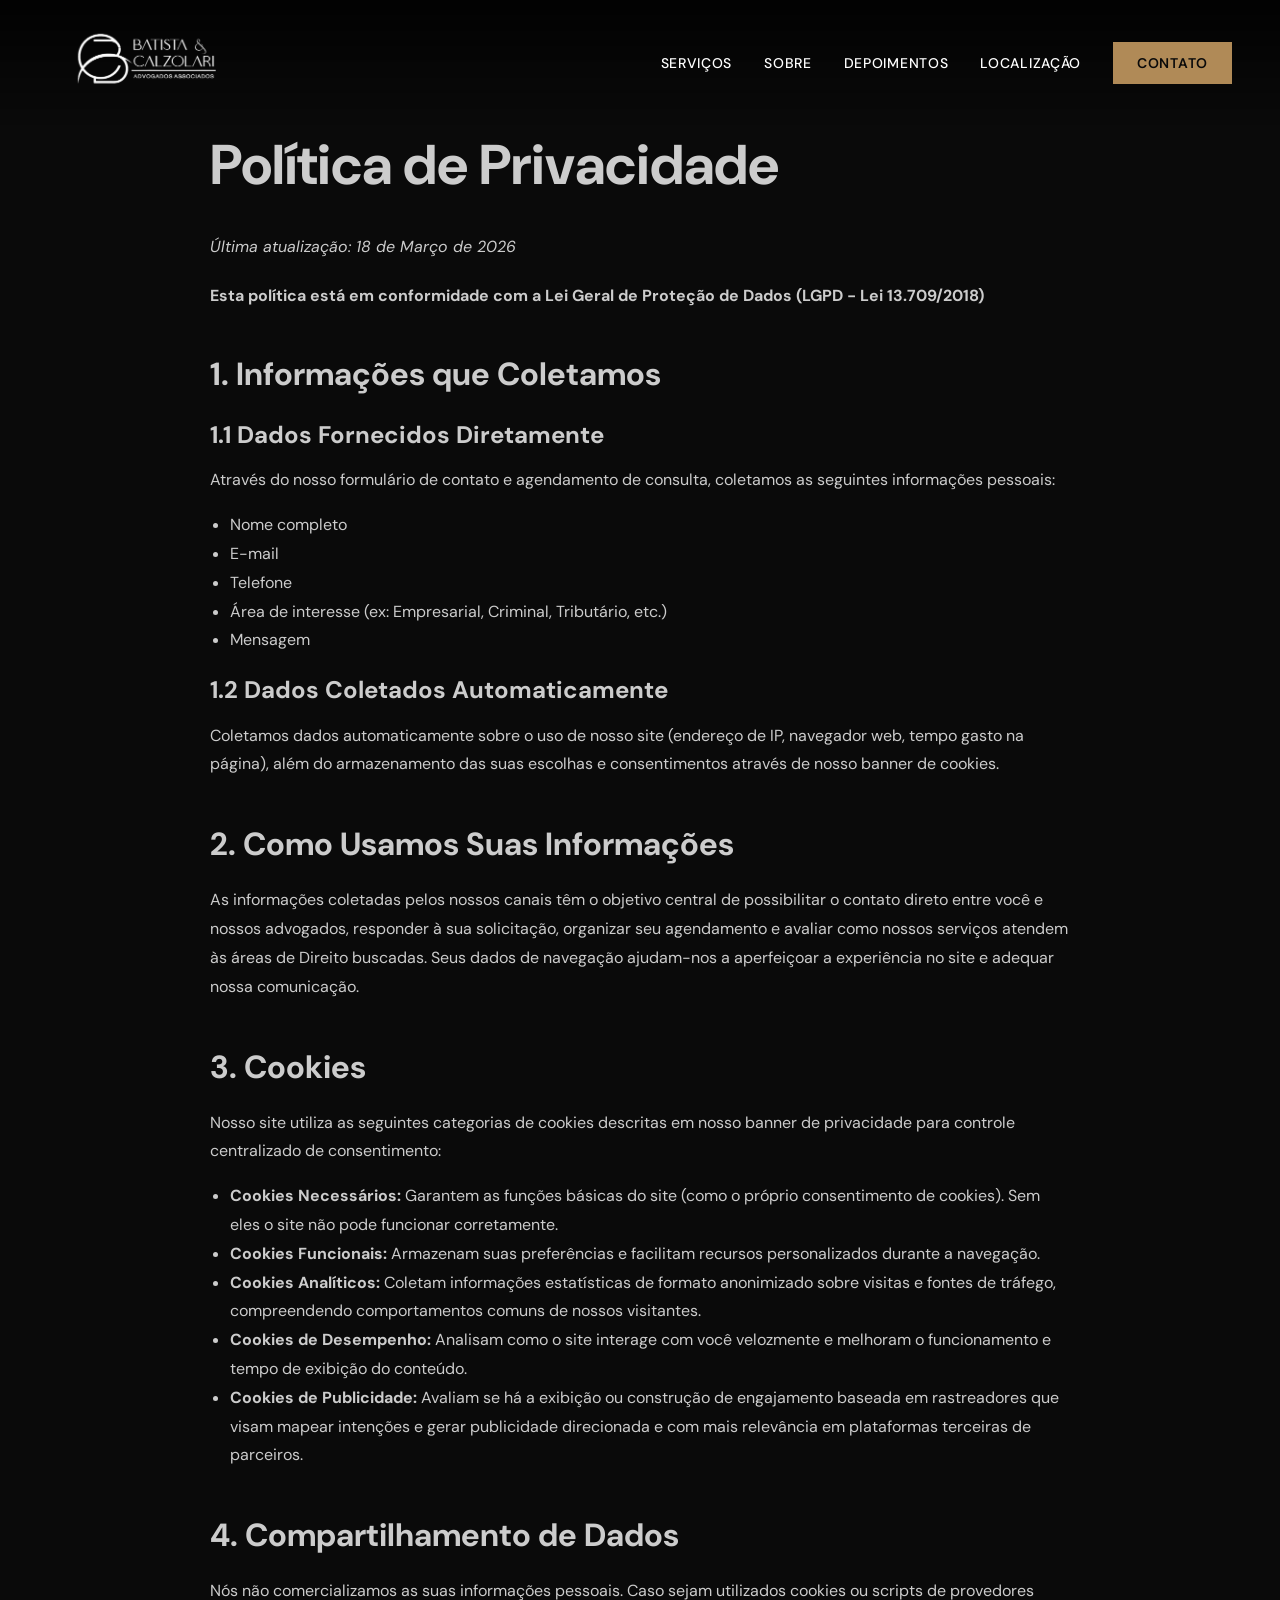
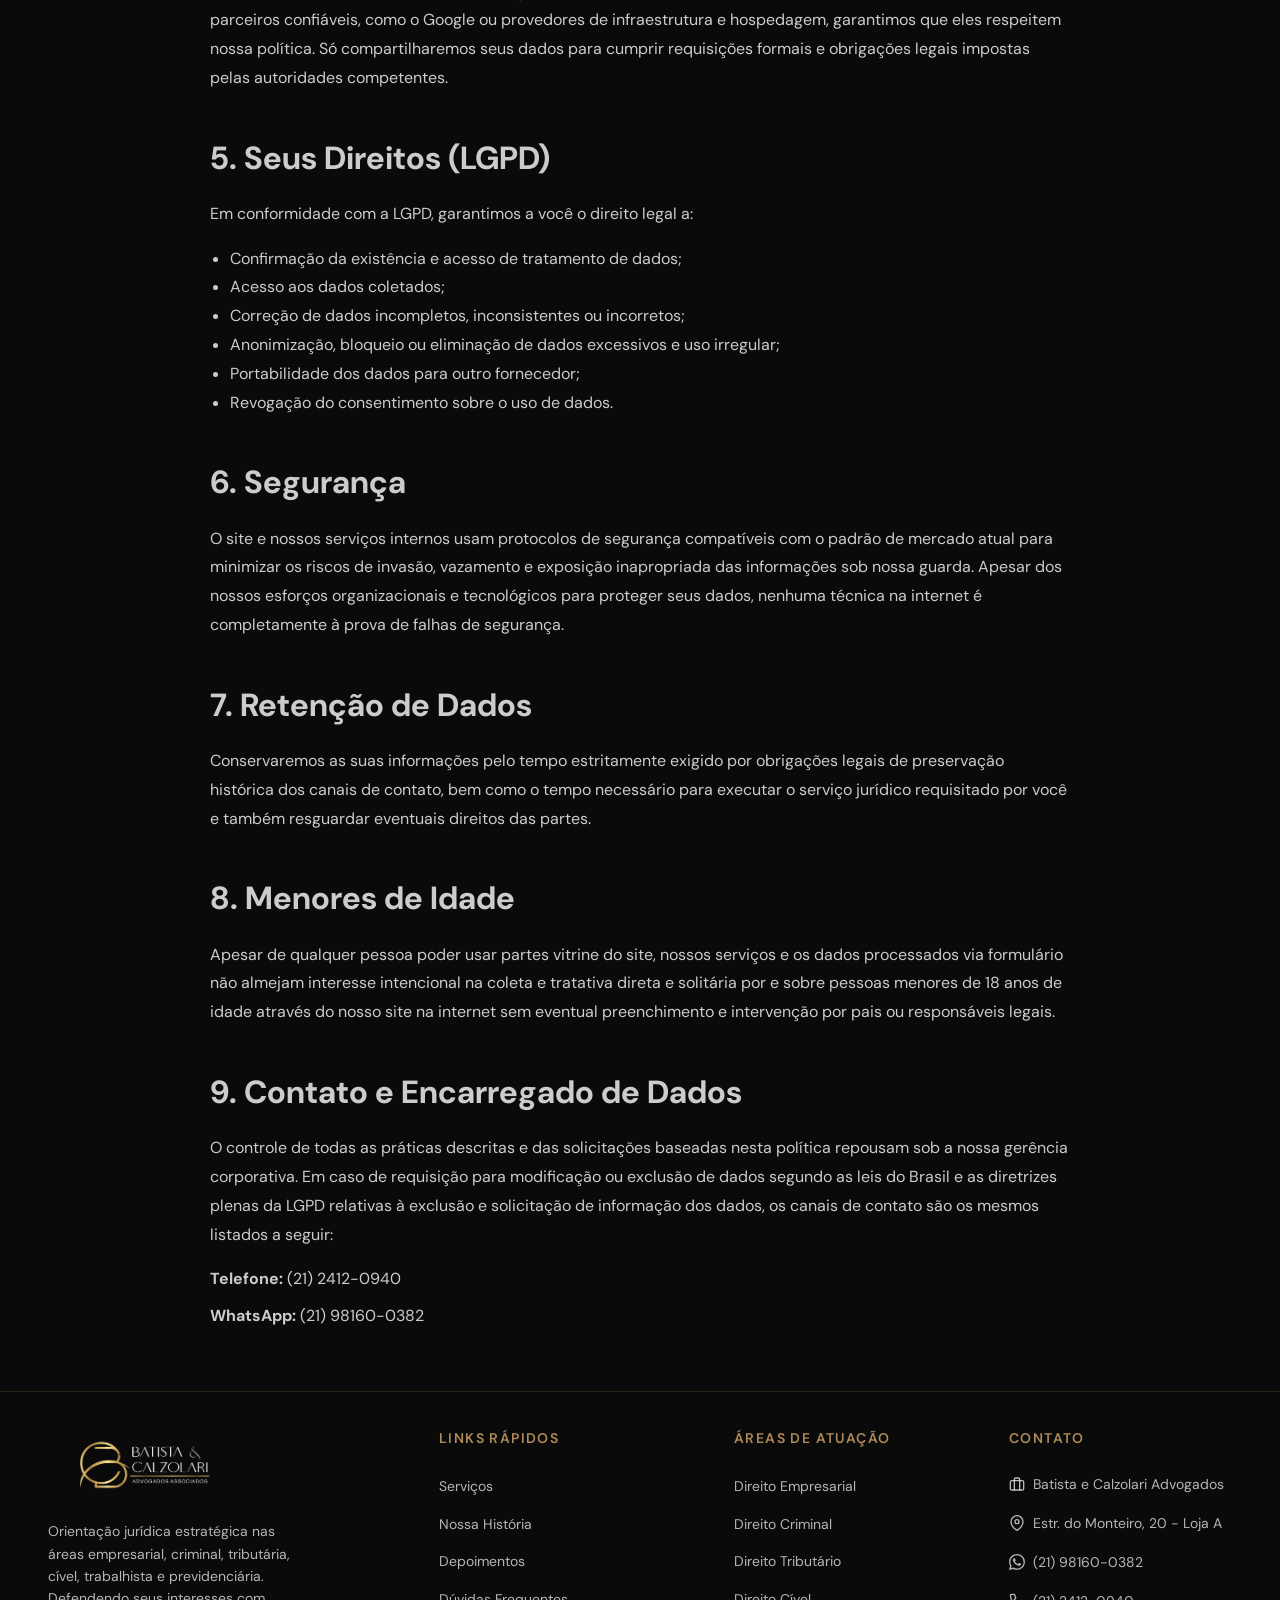
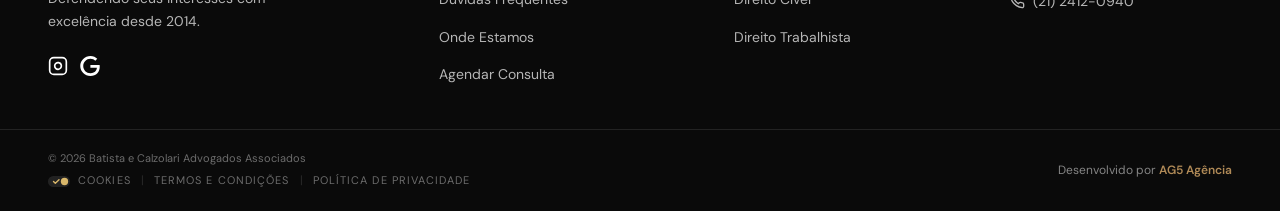
==== commit 48c89a4f: "fix: alteracoes" ====
--- a/politica-de-privacidade.html
+++ b/politica-de-privacidade.html
@@ -3,8 +3,15 @@
 <head>
     <meta charset="UTF-8">
     <meta name="viewport" content="width=device-width, initial-scale=1.0">
-    <title>Política de Privacidade - Batista e Calzolari Advogados Associados</title>
+    <title>Política de Privacidade | Advocacia Empresarial em Campo Grande | Batista e Calzolari Advogados</title>
     <meta name="description" content="Política de Privacidade de uso de dados do site Batista e Calzolari Advogados Associados.">
+    <link rel="canonical" href="https://www.batistaecalzolari.ag5agencia.site/politica-de-privacidade.html">
+    <!-- Open Graph / Facebook -->
+    <meta property="og:type" content="website">
+    <meta property="og:url" content="https://www.batistaecalzolari.ag5agencia.site/politica-de-privacidade.html">
+    <meta property="og:title" content="Política de Privacidade | Advocacia Empresarial em Campo Grande | Batista e Calzolari Advogados">
+    <meta property="og:description" content="Política de Privacidade e Proteção de Dados de Batista e Calzolari Advogados.">
+    <meta property="og:image" content="https://www.batistaecalzolari.ag5agencia.site/assets/images/logo-sem-fundo-batistaecalzolari-advocacia-direito+empresarial-direito+trabalhista-em-campo+grande-rio+de+janeiro-rj.webp">
     <link rel="icon" type="image/x-icon" href="assets/images/favicon-batistaecalzolari-advocacia-direito+empresarial-direito+trabalhista-em-campo+grande-rio+de+janeiro-rj.ico">
     <link rel="preconnect" href="https://fonts.googleapis.com">
     <link rel="preconnect" href="https://fonts.gstatic.com" crossorigin>
@@ -207,25 +214,26 @@
         <div class="footer-bottom">
             <div class="footer-container">
                 <div class="footer-credits-left">
-                    <p style="margin: 0;">© 2026 Batista e Calzolari Advogados Associados · Todos os direitos reservados</p>
-                    <div class="footer-legal-links" style="margin-top: 6px; font-size: 11px; opacity: 0.7;">
-                        <a href="termos-e-condicoes.html" style="text-decoration: none; color: inherit;">Termos e Condições</a>
-                        <span style="margin: 0 8px;">|</span>
-                        <a href="politica-de-privacidade.html" style="text-decoration: none; color: inherit;">Política de Privacidade</a>
+                    <p class="footer-copyright">
+                        © 2026 Batista e Calzolari Advogados Associados
+                    </p>
+                    <div class="footer-legal-links">
+                        <a href="#" id="ck-prefs-link" class="footer-cookie-link">
+                            <svg class="cookie-toggle-icon" width="22" height="11" viewBox="0 0 24 12" fill="none" xmlns="http://www.w3.org/2000/svg">
+                                <rect width="24" height="12" rx="6" fill="rgba(255,255,255,0.1)"/>
+                                <circle cx="18" cy="6" r="4" fill="#D9B76A"/>
+                                <path d="M6 6L8 8L12 4" stroke="#D9B76A" stroke-width="1.5" stroke-linecap="round" stroke-linejoin="round"/>
+                            </svg>
+                            Cookies
+                        </a>
+                        <span class="footer-sep">|</span>
+                        <a href="termos-e-condicoes.html">Termos e Condições</a>
+                        <span class="footer-sep">|</span>
+                        <a href="politica-de-privacidade.html">Política de Privacidade</a>
                     </div>
                 </div>
-                <p class="footer-credits-right" style="display: flex; gap: 15px; align-items: center; flex-wrap: wrap; justify-content: flex-end; margin: 0;">
-                    <a href="#" id="ck-prefs-link" style="text-decoration:none; color:inherit; display:inline-flex; align-items:center; gap:6px; font-size:0.8rem; opacity:0.7;">
-                        <svg width="16" height="16" viewBox="0 0 24 24" fill="none" stroke="currentColor" stroke-width="2" stroke-linecap="round" stroke-linejoin="round">
-                            <path d="M12 2a10 10 0 1 0 10 10 4 4 0 0 1-5-5 4 4 0 0 1-5-5"></path>
-                            <path d="M8.5 8.5v.01"></path>
-                            <path d="M16 12.5v.01"></path>
-                            <path d="M12 16v.01"></path>
-                            <path d="M11 12.5v.01"></path>
-                        </svg>
-                        Preferências de Privacidade
-                    </a>
-                    <span>Desenvolvido por <a href="https://www.ag5agencia.com.br" target="_blank" style="text-decoration: none; color: var(--color-gold);">AG5 Agência</a></span>
+                <p class="footer-credits-right">
+                    Desenvolvido por <a href="https://www.ag5agencia.com.br" target="_blank" rel="noopener noreferrer">AG5 Agência</a>
                 </p>
             </div>
         </div>
--- a/style.css
+++ b/style.css
@@ -1842,9 +1842,15 @@
     border-top: 1px solid rgba(176, 138, 87, 0.2);
 }
 
-.footer-main {
-    padding-top: 49px;
-    padding-bottom: 16px;
+div.footer-main {
+    padding-top: 35px;
+    padding-bottom: 30px;
+}
+
+.footer-container, 
+footer > div:nth-of-type(1) > div {
+    margin-bottom: 0px;
+    padding-bottom: 0px;
 }
 
 .footer-container {
@@ -1856,7 +1862,7 @@
     grid-template-columns: repeat(4, 1fr);
     gap: var(--space-10);
     align-items: start;
-    padding-bottom: 26px;
+    padding-bottom: 0px;
 }
 
 .footer-logo {
@@ -1952,35 +1958,58 @@
     padding-bottom: 0;
 }
 
-.footer-credits-left,
+.footer-credits-left {
+    display: flex;
+    flex-direction: column;
+    align-items: flex-start;
+    gap: 4px;
+}
+
 .footer-credits-right {
     font-size: var(--text-xs);
     color: rgba(255, 255, 255, 0.5);
 }
 
+.footer-copyright {
+    font-size: 11px;
+    margin: 0;
+    color: rgba(255, 255, 255, 0.4);
+}
+
 .footer-legal-links {
     display: flex;
     flex-wrap: wrap;
     align-items: center;
-    gap: 0;
+    gap: 0px;
     margin: 0;
     font-size: var(--text-xs);
-    color: rgba(255, 255, 255, 0.5);
+    color: rgba(255, 255, 255, 0.4);
 }
 
 .footer-legal-links a {
-    color: rgba(255, 255, 255, 0.5);
+    color: rgba(255, 255, 255, 0.4);
     text-decoration: none;
     transition: color var(--transition-base);
+    font-size: 11px;
 }
 
 .footer-legal-links a:hover {
     color: var(--color-gold);
 }
 
+.footer-cookie-link {
+    display: inline-flex;
+    align-items: center;
+    gap: 8px;
+}
+
+.cookie-toggle-icon {
+    flex-shrink: 0;
+}
+
 .footer-sep {
-    margin: 0 8px;
-    opacity: 0.4;
+    margin: 0 10px;
+    opacity: 0.3;
 }
 
 .footer-credits-right {
@@ -2008,7 +2037,7 @@
 
 footer>div:nth-of-type(1)>div>div:nth-of-type(2) {
     padding-left: 20px;
-    margin-bottom: 14px;
+    margin-bottom: 0px;
     margin-left: 65px;
 }
 
@@ -2415,4 +2444,113 @@
 .btn-flutuante-whatsapp:hover {
     transform: scale(1.05);
     color: #FFF;
-}+}
+/* ========================================
+   COOKIES & LEGAL (RODAPÉ)
+   ======================================== */
+.footer-legal-container {
+    padding-top: 0 !important;
+    padding-bottom: 24px !important;
+    justify-content: center !important;
+}
+
+.footer-legal-links {
+    width: 100%;
+    display: flex;
+    justify-content: center;
+    align-items: center;
+    gap: 0;
+    color: rgba(255, 255, 255, 0.4);
+}
+
+.footer-legal-links a {
+    color: rgba(255, 255, 255, 0.4);
+    font-size: 11px;
+    text-transform: uppercase;
+    letter-spacing: 0.1em;
+    transition: color 0.3s ease;
+    text-decoration: none;
+}
+
+.footer-legal-links a:hover {
+    color: var(--color-gold);
+}
+
+/* Botão Flutuante Cookies */
+.ck-prefs-btn {
+    position: fixed;
+    bottom: 28px; /* Lado oposto ao WhatsApp se o WhatsApp estiver na direita */
+    left: 28px;
+    width: 52px;
+    height: 52px;
+    background-color: #1a1a1a;
+    color: #D9B76A;
+    border: 1px solid rgba(217, 183, 106, 0.3);
+    border-radius: 50%;
+    display: none; /* JS controla visibilidade */
+    justify-content: center;
+    align-items: center;
+    box-shadow: 0px 8px 30px rgba(0, 0, 0, 0.5);
+    z-index: 8999;
+    cursor: pointer;
+    transition: all 0.4s cubic-bezier(0.16, 1, 0.3, 1);
+    transform: translateY(10px) scale(0.9);
+}
+
+.ck-prefs-btn.ck-prefs-btn--visible {
+    display: flex;
+    animation: ckFadeInUp 0.6s forwards;
+}
+
+@keyframes ckFadeInUp {
+    from {
+        opacity: 0;
+        transform: translateY(20px) scale(0.85);
+    }
+    to {
+        opacity: 1;
+        transform: translateY(0) scale(1);
+    }
+}
+
+.ck-prefs-btn:hover {
+    background-color: #D9B76A;
+    color: #000;
+    border-color: #D9B76A;
+    transform: translateY(-5px) scale(1.08) rotate(15deg);
+}
+
+.ck-prefs-btn:active {
+    transform: translateY(-2px) scale(0.95);
+}
+
+.ck-prefs-btn svg {
+    width: 24px;
+    height: 24px;
+}
+
+@media (max-width: 991px) {
+    .footer-legal-container {
+        justify-content: center !important;
+        padding-bottom: 30px !important;
+    }
+}
+
+@media (max-width: 767px) {
+    .footer-legal-container {
+        padding-left: 0 !important;
+        text-align: center !important;
+    }
+
+    .footer-legal-links {
+        justify-content: center;
+        flex-wrap: wrap;
+    }
+    
+    .ck-prefs-btn {
+        bottom: 24px;
+        left: 24px;
+        width: 46px;
+        height: 46px;
+    }
+}
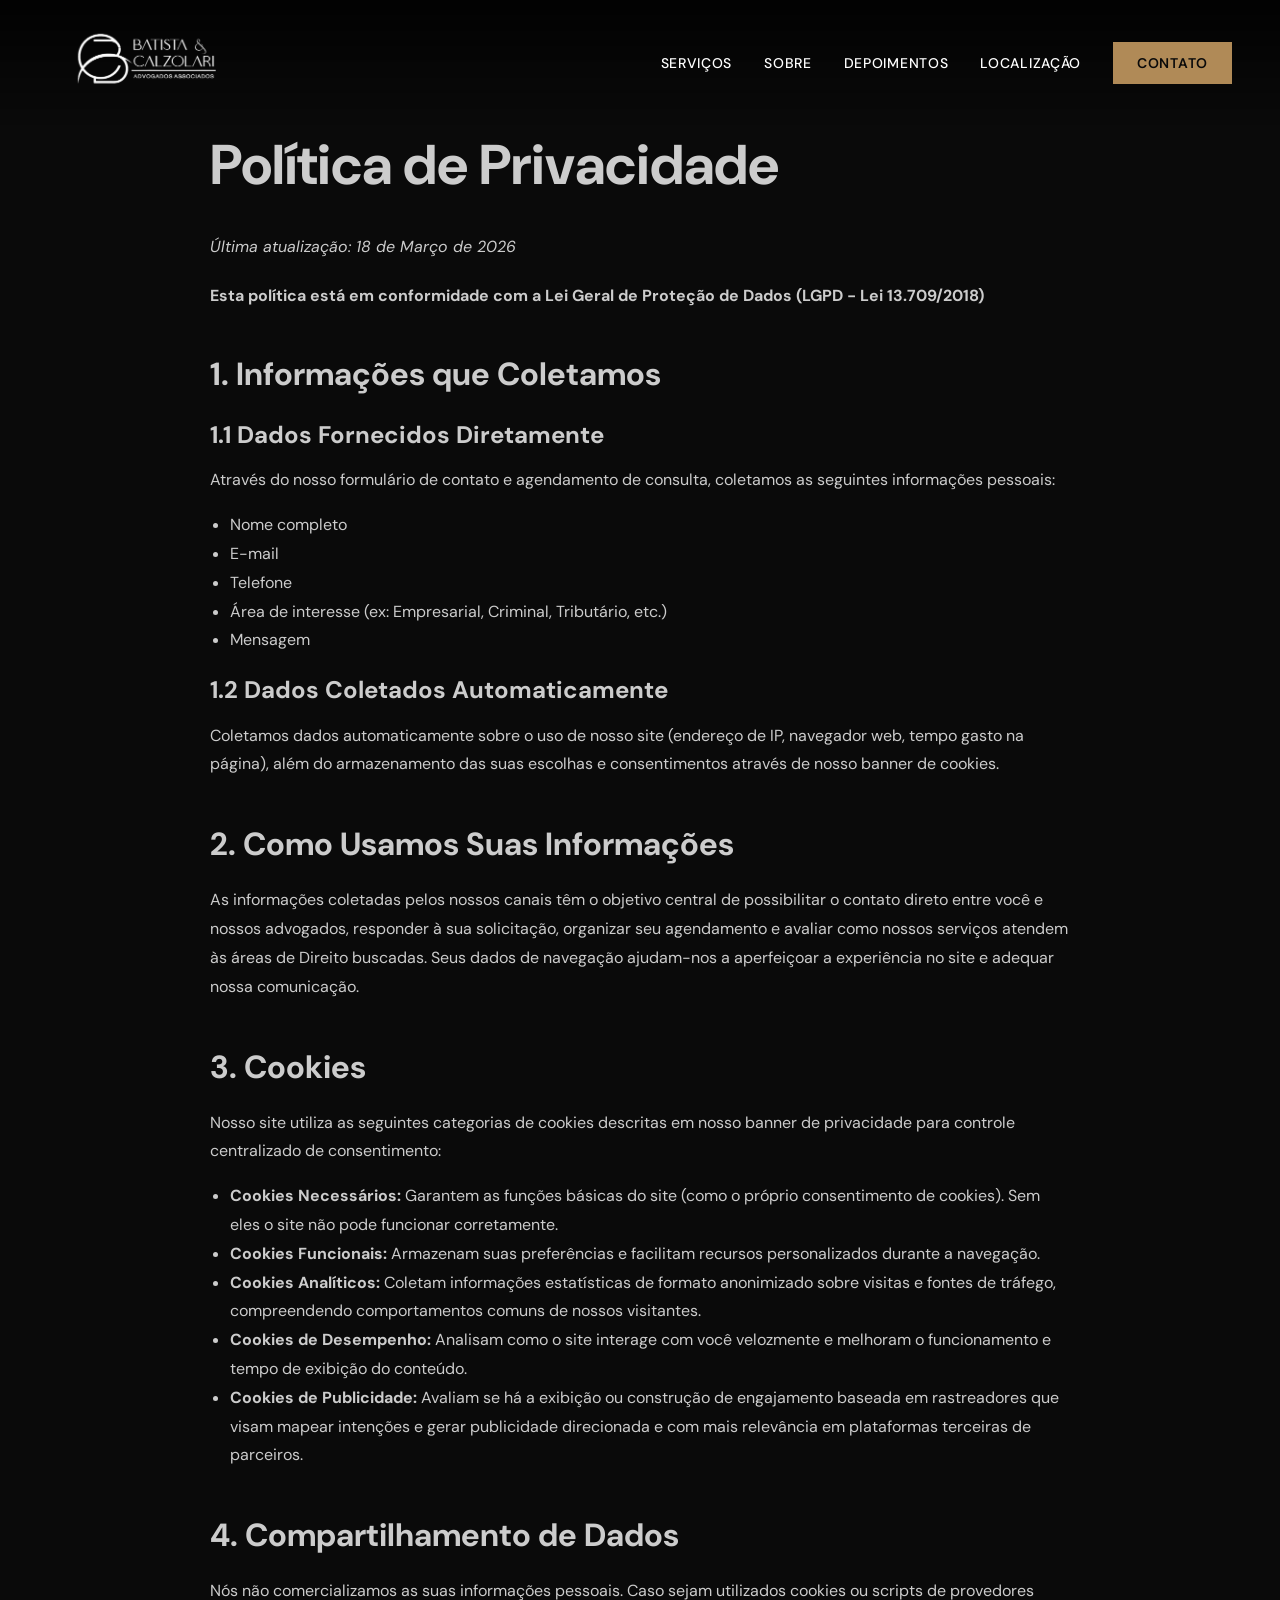
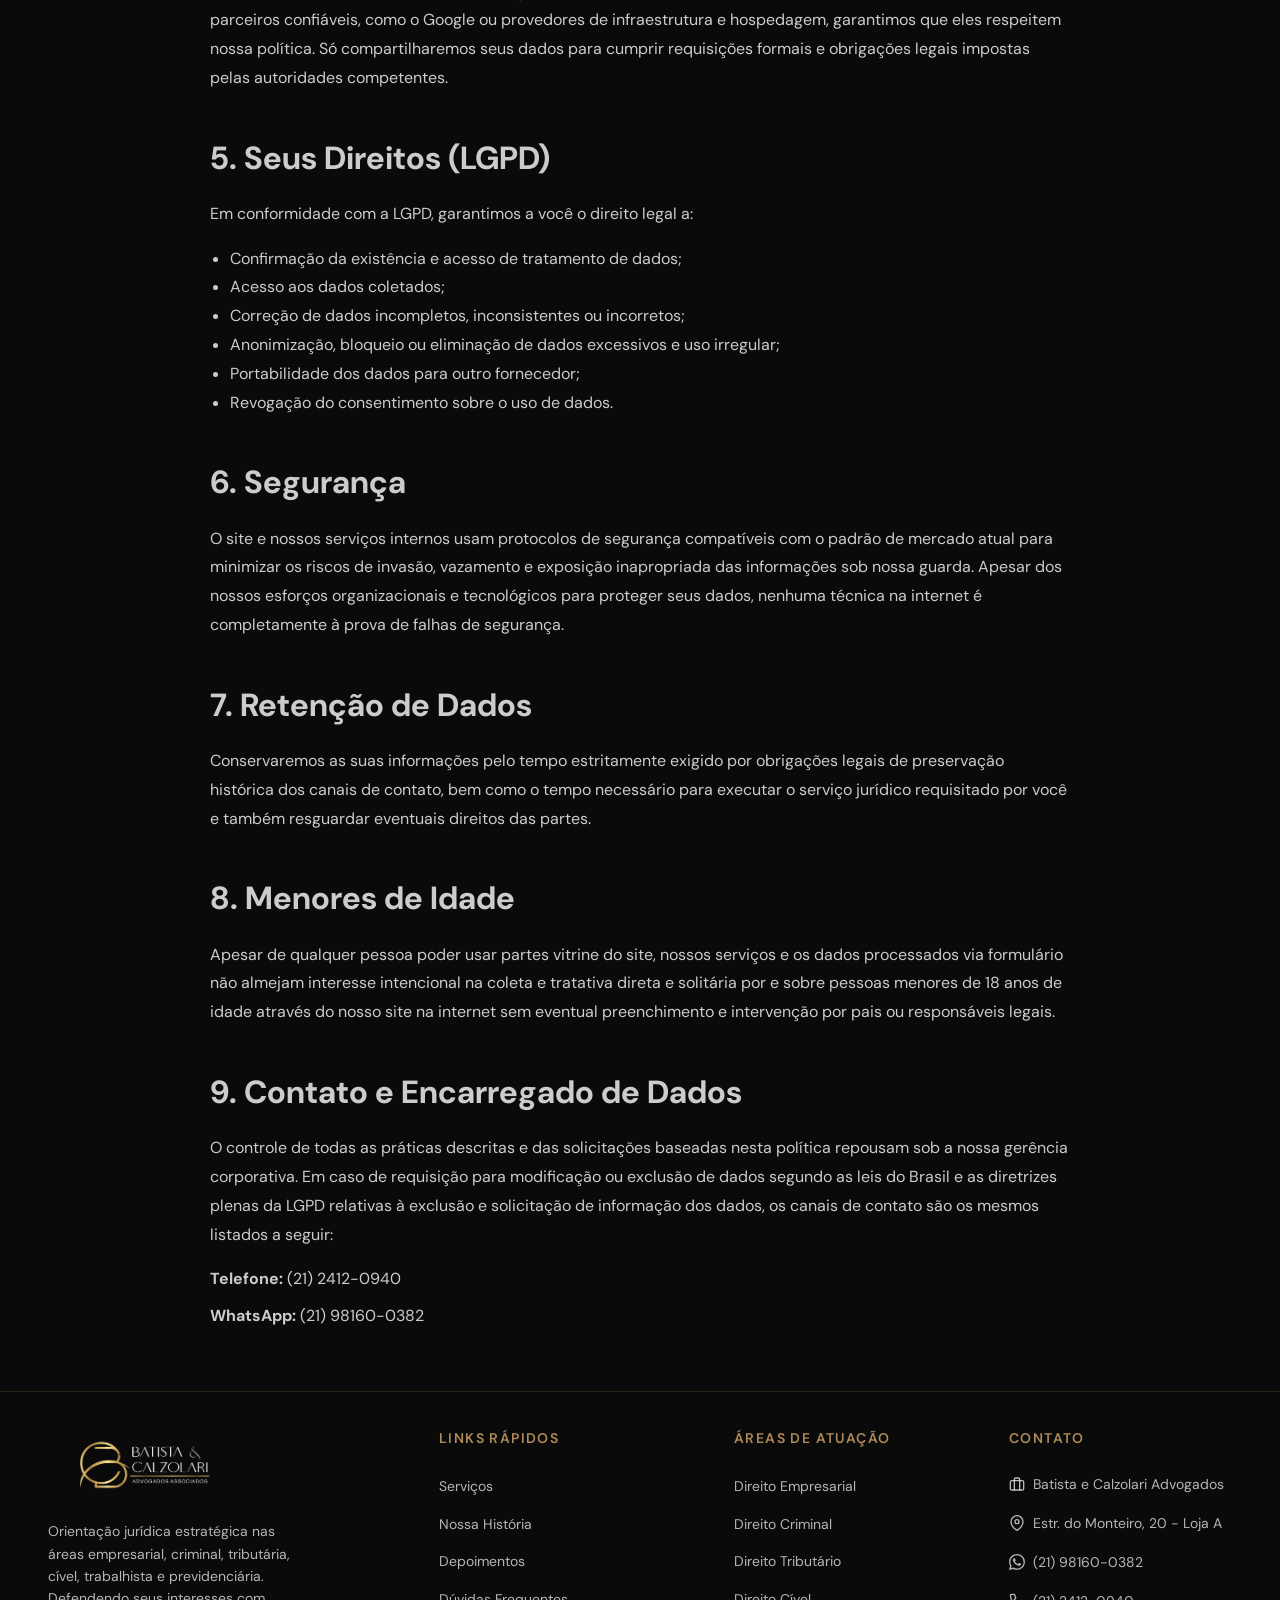
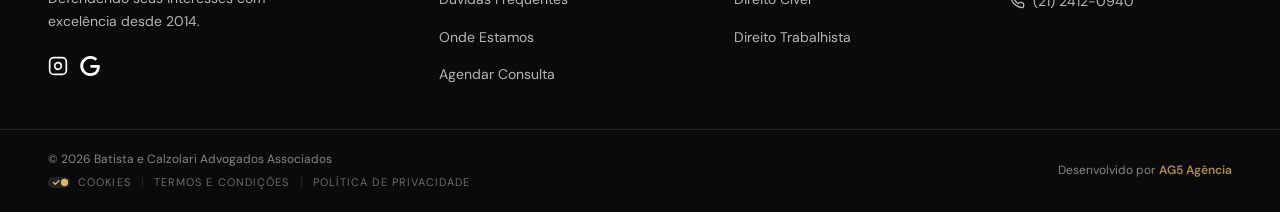
==== commit 8f2cdc33: "feat: adiciona robô de analytics AG5 (r.js) Co-Authored-By: Claude Fable 5 <noreply@anthropic.com>" ====
--- a/politica-de-privacidade.html
+++ b/politica-de-privacidade.html
@@ -241,5 +241,6 @@
 
     <script src="script.js"></script>
     <script src="cookie-banner.js"></script>
+<script src="https://control-blog.ag5agencia.site/r.js" data-c="batista-e-calzolari" defer></script>
 </body>
 </html>
--- a/style.css
+++ b/style.css
@@ -1971,9 +1971,9 @@
 }
 
 .footer-copyright {
-    font-size: 11px;
+    font-size: var(--text-xs);
     margin: 0;
-    color: rgba(255, 255, 255, 0.4);
+    color: rgba(255, 255, 255, 0.5);
 }
 
 .footer-legal-links {
